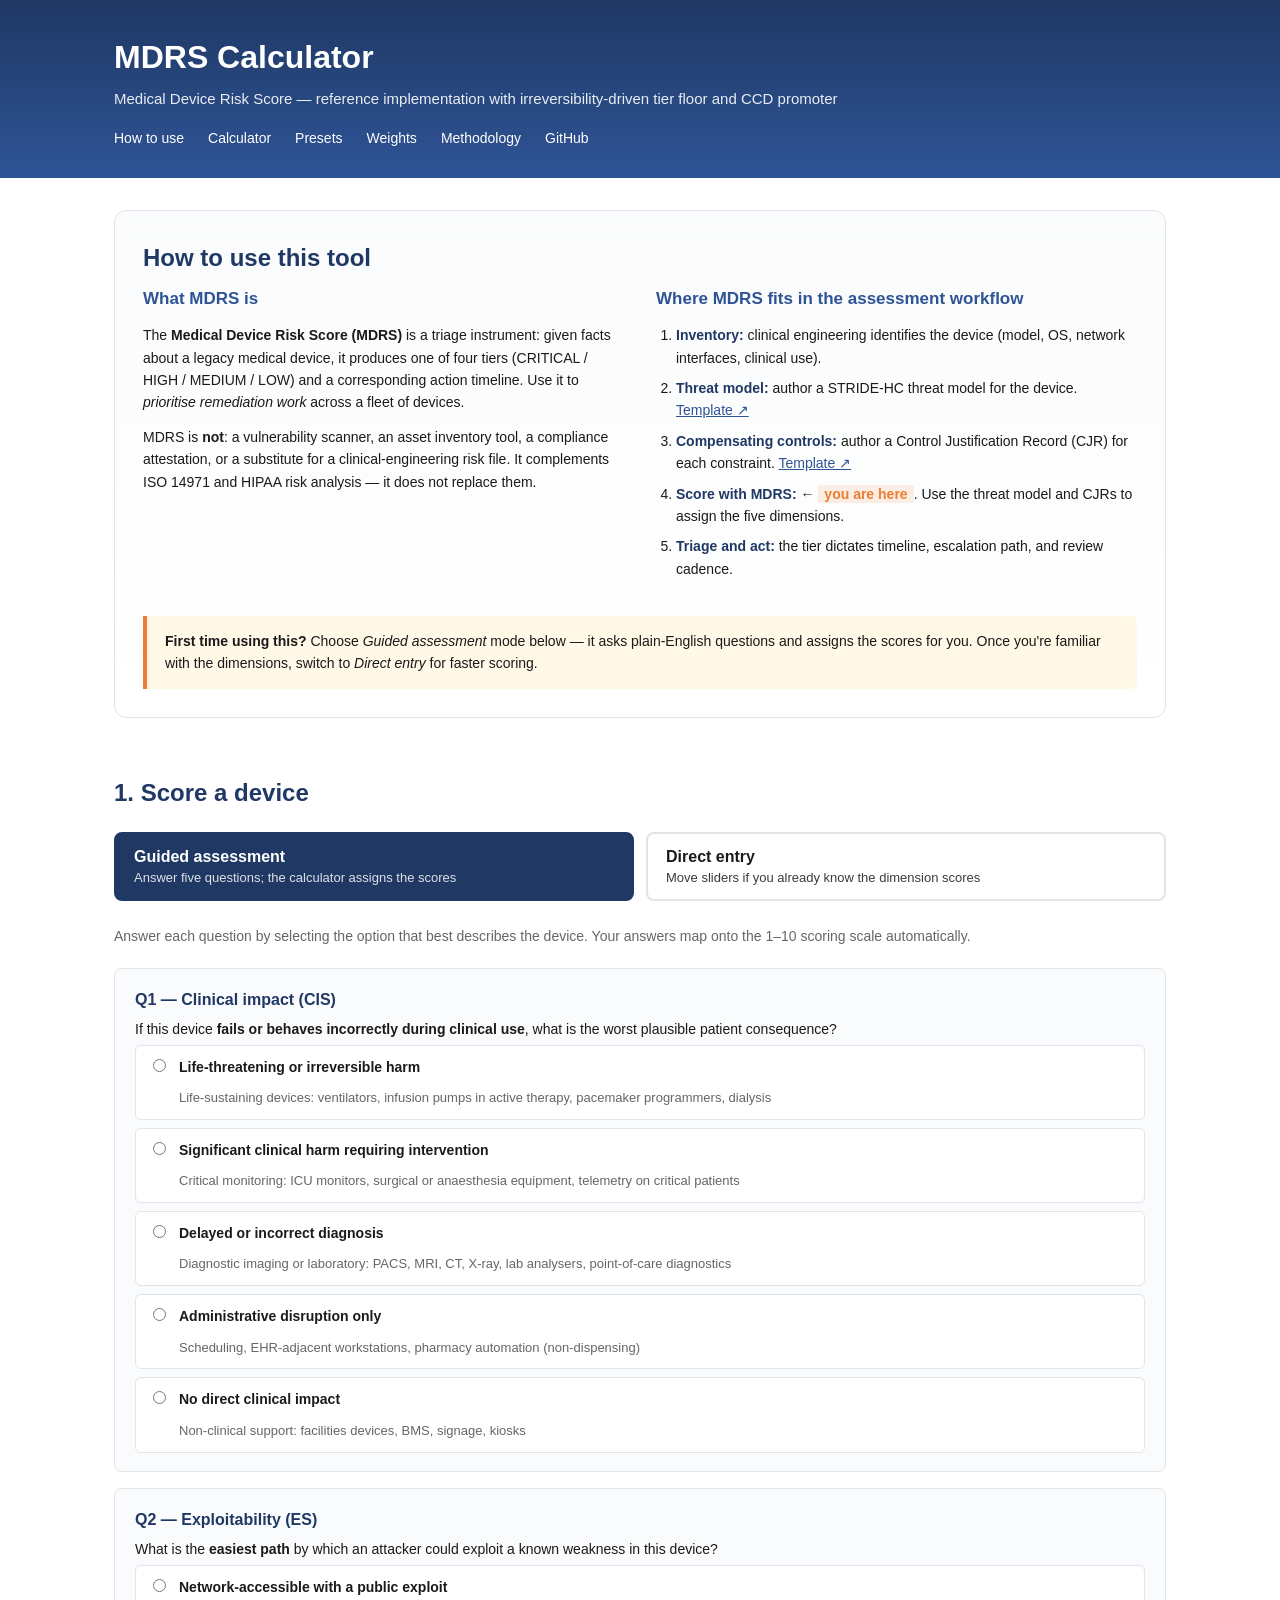
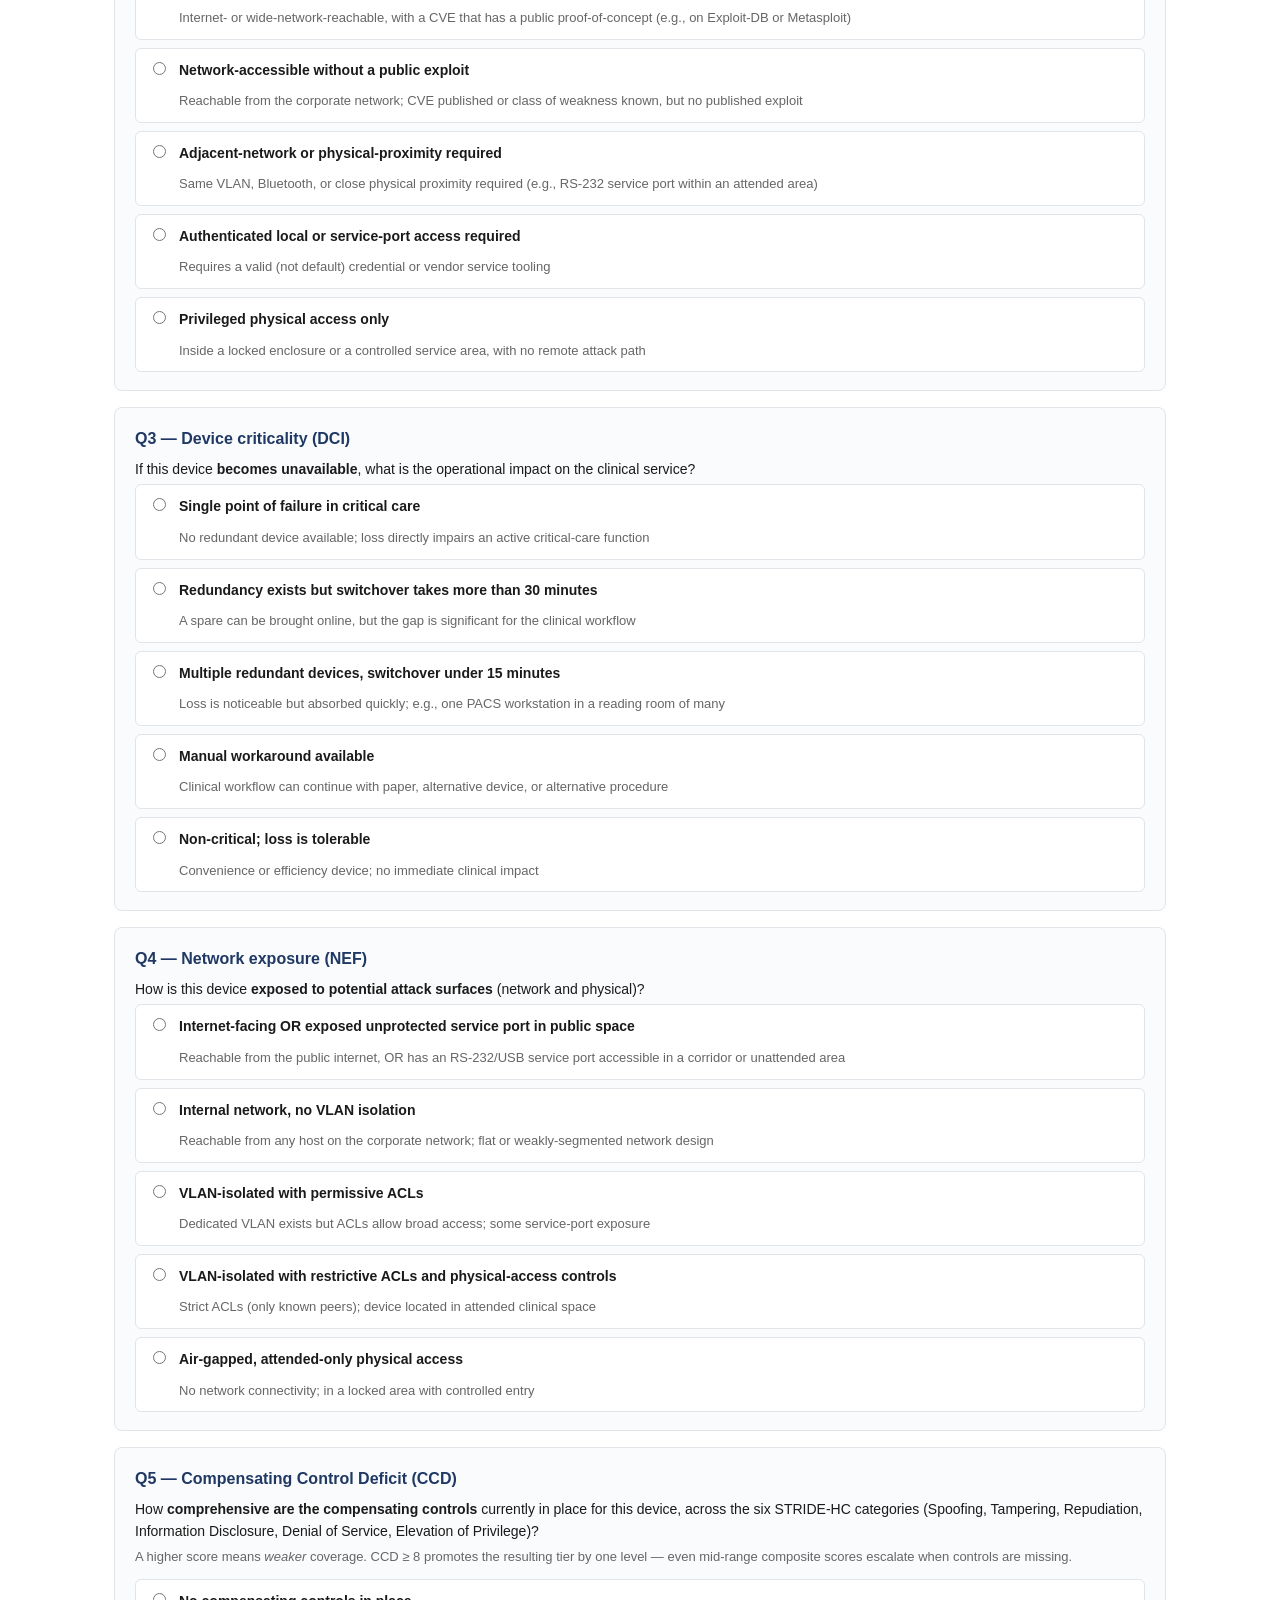
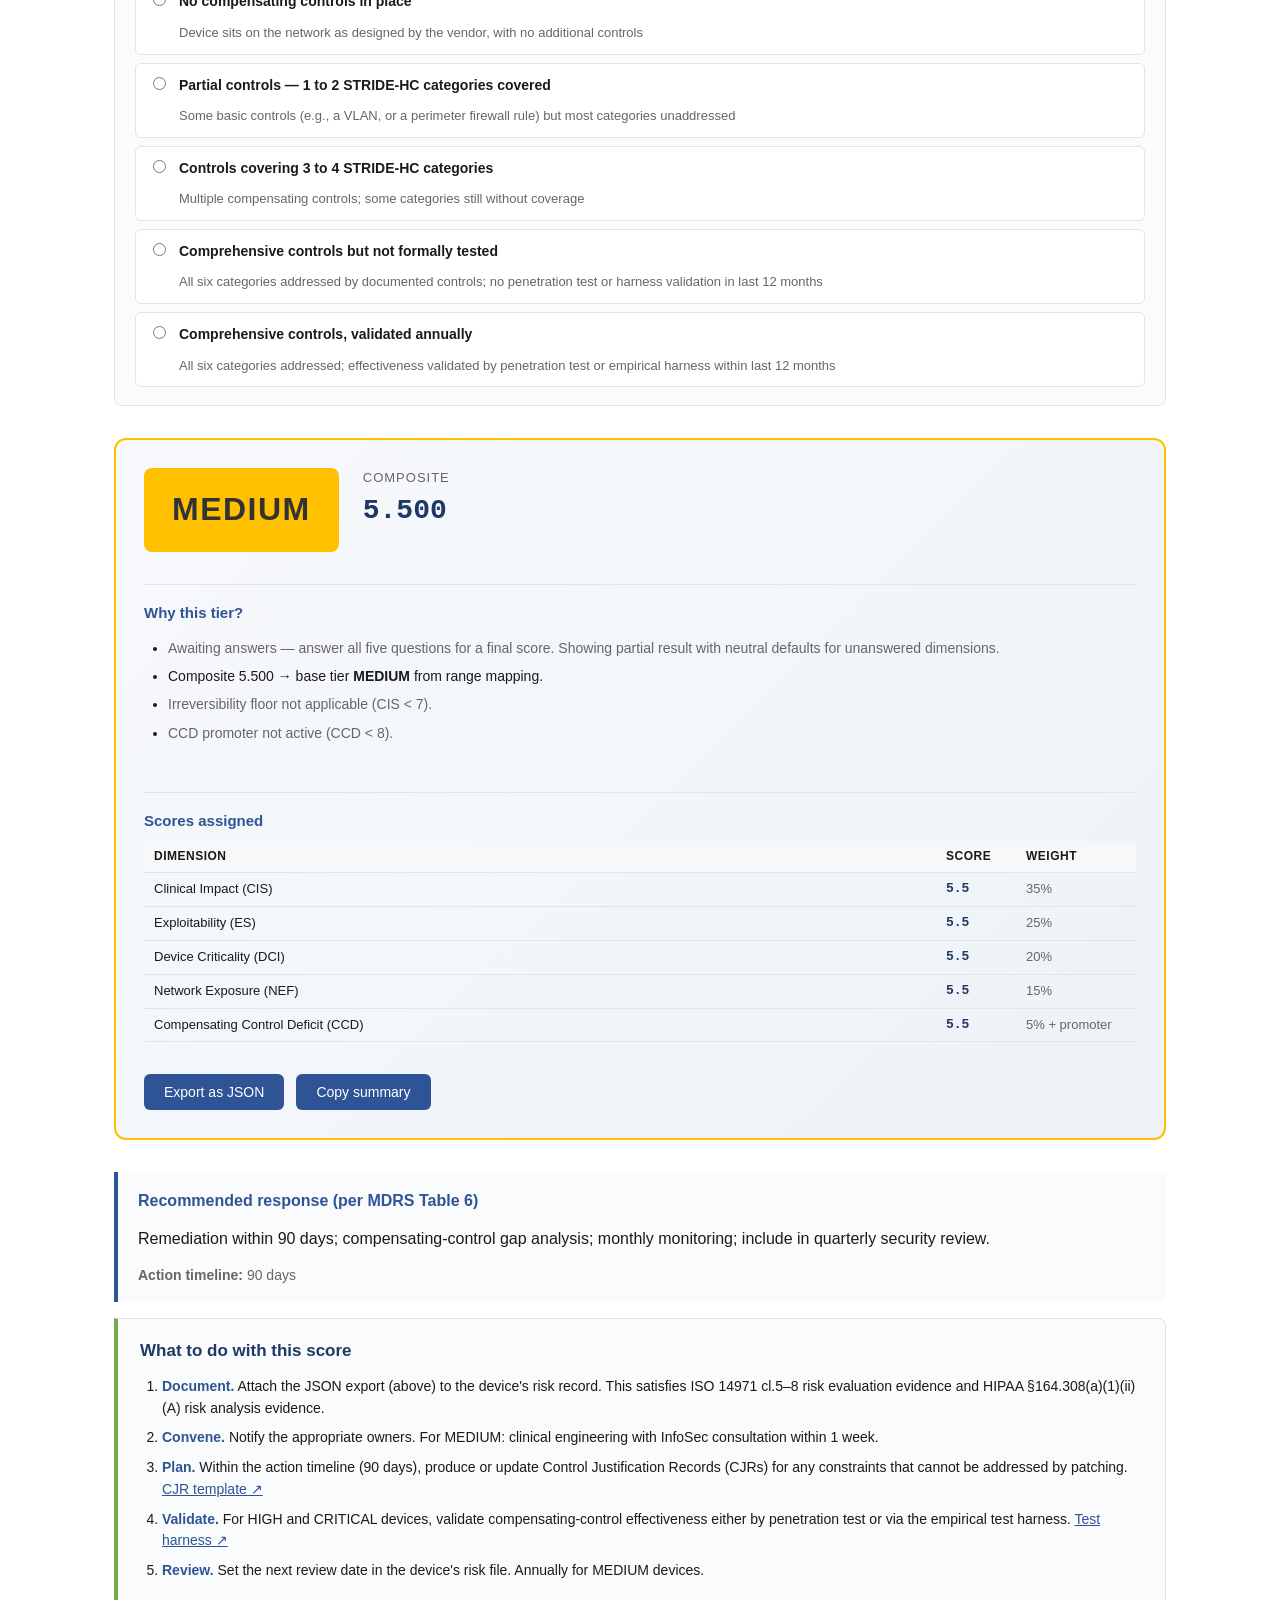
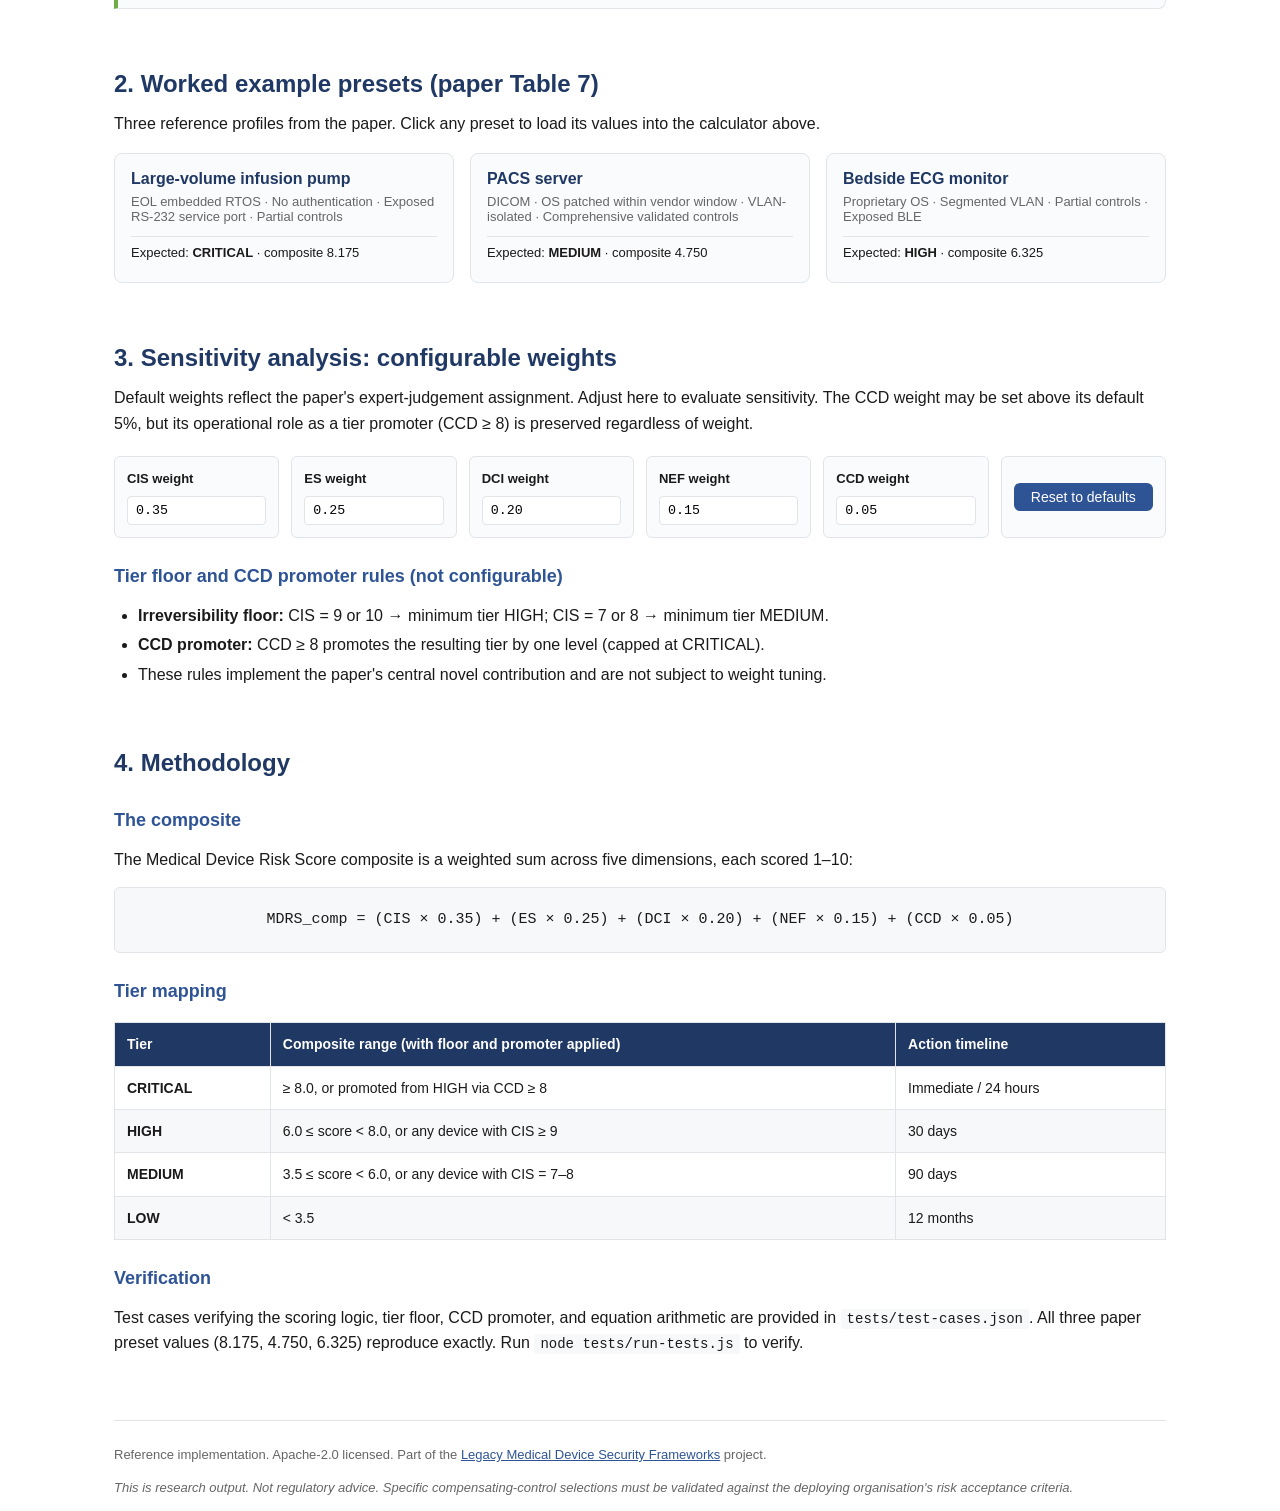
==== mdrs-calculator/index.html @ 10cdccb9 "Add guided assessment mode and next-steps panel to MDRS calculator Adds a guided multiple-choice mod" ====
<!DOCTYPE html>
<html lang="en-GB">
<head>
<meta charset="UTF-8">
<meta name="viewport" content="width=device-width, initial-scale=1.0">
<title>MDRS Calculator — Medical Device Risk Score</title>
<meta name="description" content="Reference implementation of the Medical Device Risk Score with irreversibility-driven tier floor and CCD promoter.">
<link rel="stylesheet" href="styles.css">
</head>
<body>

<header>
  <div class="container">
    <h1>MDRS Calculator</h1>
    <p class="subtitle">Medical Device Risk Score — reference implementation with irreversibility-driven tier floor and CCD promoter</p>
    <nav>
      <a href="#how-to-use">How to use</a>
      <a href="#calculator">Calculator</a>
      <a href="#presets">Presets</a>
      <a href="#weights">Weights</a>
      <a href="#methodology">Methodology</a>
      <a href="https://github.com/analyst133/legacy-medical-device-security-frameworks" target="_blank" rel="noopener">GitHub</a>
    </nav>
  </div>
</header>

<main class="container">

  <section id="how-to-use" class="intro-section">
    <h2>How to use this tool</h2>

    <div class="intro-grid">
      <div>
        <h3>What MDRS is</h3>
        <p>The <strong>Medical Device Risk Score (MDRS)</strong> is a triage instrument: given facts about a legacy medical device, it produces one of four tiers (CRITICAL / HIGH / MEDIUM / LOW) and a corresponding action timeline. Use it to <em>prioritise remediation work</em> across a fleet of devices.</p>
        <p>MDRS is <strong>not</strong>: a vulnerability scanner, an asset inventory tool, a compliance attestation, or a substitute for a clinical-engineering risk file. It complements ISO 14971 and HIPAA risk analysis — it does not replace them.</p>
      </div>

      <div>
        <h3>Where MDRS fits in the assessment workflow</h3>
        <ol class="workflow">
          <li><strong>Inventory:</strong> clinical engineering identifies the device (model, OS, network interfaces, clinical use).</li>
          <li><strong>Threat model:</strong> author a STRIDE-HC threat model for the device. <a href="https://github.com/analyst133/legacy-medical-device-security-frameworks/tree/main/stride-hc-templates" target="_blank" rel="noopener">Template ↗</a></li>
          <li><strong>Compensating controls:</strong> author a Control Justification Record (CJR) for each constraint. <a href="https://github.com/analyst133/legacy-medical-device-security-frameworks/tree/main/cjr-templates" target="_blank" rel="noopener">Template ↗</a></li>
          <li><strong>Score with MDRS:</strong> ← <em>you are here</em>. Use the threat model and CJRs to assign the five dimensions.</li>
          <li><strong>Triage and act:</strong> the tier dictates timeline, escalation path, and review cadence.</li>
        </ol>
      </div>
    </div>

    <div class="callout">
      <strong>First time using this?</strong> Choose <em>Guided assessment</em> mode below — it asks plain-English questions and assigns the scores for you. Once you're familiar with the dimensions, switch to <em>Direct entry</em> for faster scoring.
    </div>
  </section>

  <section id="calculator">
    <h2>1. Score a device</h2>

    <div class="mode-toggle">
      <button class="mode-btn active" data-mode="guided">
        <span class="mode-label">Guided assessment</span>
        <span class="mode-help">Answer five questions; the calculator assigns the scores</span>
      </button>
      <button class="mode-btn" data-mode="direct">
        <span class="mode-label">Direct entry</span>
        <span class="mode-help">Move sliders if you already know the dimension scores</span>
      </button>
    </div>

    <!-- ───────────── Guided mode ───────────── -->
    <div id="mode-guided" class="mode-panel active">
      <p class="mode-intro">Answer each question by selecting the option that best describes the device. Your answers map onto the 1–10 scoring scale automatically.</p>

      <div class="question" data-dim="cis">
        <h3>Q1 — Clinical impact (CIS)</h3>
        <p class="question-prompt">If this device <strong>fails or behaves incorrectly during clinical use</strong>, what is the worst plausible patient consequence?</p>
        <div class="options">
          <label><input type="radio" name="q-cis" value="9.5">
            <span class="opt-title">Life-threatening or irreversible harm</span>
            <span class="opt-desc">Life-sustaining devices: ventilators, infusion pumps in active therapy, pacemaker programmers, dialysis</span>
          </label>
          <label><input type="radio" name="q-cis" value="7.5">
            <span class="opt-title">Significant clinical harm requiring intervention</span>
            <span class="opt-desc">Critical monitoring: ICU monitors, surgical or anaesthesia equipment, telemetry on critical patients</span>
          </label>
          <label><input type="radio" name="q-cis" value="5.5">
            <span class="opt-title">Delayed or incorrect diagnosis</span>
            <span class="opt-desc">Diagnostic imaging or laboratory: PACS, MRI, CT, X-ray, lab analysers, point-of-care diagnostics</span>
          </label>
          <label><input type="radio" name="q-cis" value="3.5">
            <span class="opt-title">Administrative disruption only</span>
            <span class="opt-desc">Scheduling, EHR-adjacent workstations, pharmacy automation (non-dispensing)</span>
          </label>
          <label><input type="radio" name="q-cis" value="1.5">
            <span class="opt-title">No direct clinical impact</span>
            <span class="opt-desc">Non-clinical support: facilities devices, BMS, signage, kiosks</span>
          </label>
        </div>
      </div>

      <div class="question" data-dim="es">
        <h3>Q2 — Exploitability (ES)</h3>
        <p class="question-prompt">What is the <strong>easiest path</strong> by which an attacker could exploit a known weakness in this device?</p>
        <div class="options">
          <label><input type="radio" name="q-es" value="9.5">
            <span class="opt-title">Network-accessible with a public exploit</span>
            <span class="opt-desc">Internet- or wide-network-reachable, with a CVE that has a public proof-of-concept (e.g., on Exploit-DB or Metasploit)</span>
          </label>
          <label><input type="radio" name="q-es" value="7.5">
            <span class="opt-title">Network-accessible without a public exploit</span>
            <span class="opt-desc">Reachable from the corporate network; CVE published or class of weakness known, but no published exploit</span>
          </label>
          <label><input type="radio" name="q-es" value="5.5">
            <span class="opt-title">Adjacent-network or physical-proximity required</span>
            <span class="opt-desc">Same VLAN, Bluetooth, or close physical proximity required (e.g., RS-232 service port within an attended area)</span>
          </label>
          <label><input type="radio" name="q-es" value="3.5">
            <span class="opt-title">Authenticated local or service-port access required</span>
            <span class="opt-desc">Requires a valid (not default) credential or vendor service tooling</span>
          </label>
          <label><input type="radio" name="q-es" value="1.5">
            <span class="opt-title">Privileged physical access only</span>
            <span class="opt-desc">Inside a locked enclosure or a controlled service area, with no remote attack path</span>
          </label>
        </div>
      </div>

      <div class="question" data-dim="dci">
        <h3>Q3 — Device criticality (DCI)</h3>
        <p class="question-prompt">If this device <strong>becomes unavailable</strong>, what is the operational impact on the clinical service?</p>
        <div class="options">
          <label><input type="radio" name="q-dci" value="9.5">
            <span class="opt-title">Single point of failure in critical care</span>
            <span class="opt-desc">No redundant device available; loss directly impairs an active critical-care function</span>
          </label>
          <label><input type="radio" name="q-dci" value="7.5">
            <span class="opt-title">Redundancy exists but switchover takes more than 30 minutes</span>
            <span class="opt-desc">A spare can be brought online, but the gap is significant for the clinical workflow</span>
          </label>
          <label><input type="radio" name="q-dci" value="5.5">
            <span class="opt-title">Multiple redundant devices, switchover under 15 minutes</span>
            <span class="opt-desc">Loss is noticeable but absorbed quickly; e.g., one PACS workstation in a reading room of many</span>
          </label>
          <label><input type="radio" name="q-dci" value="3.5">
            <span class="opt-title">Manual workaround available</span>
            <span class="opt-desc">Clinical workflow can continue with paper, alternative device, or alternative procedure</span>
          </label>
          <label><input type="radio" name="q-dci" value="1.5">
            <span class="opt-title">Non-critical; loss is tolerable</span>
            <span class="opt-desc">Convenience or efficiency device; no immediate clinical impact</span>
          </label>
        </div>
      </div>

      <div class="question" data-dim="nef">
        <h3>Q4 — Network exposure (NEF)</h3>
        <p class="question-prompt">How is this device <strong>exposed to potential attack surfaces</strong> (network and physical)?</p>
        <div class="options">
          <label><input type="radio" name="q-nef" value="9.5">
            <span class="opt-title">Internet-facing OR exposed unprotected service port in public space</span>
            <span class="opt-desc">Reachable from the public internet, OR has an RS-232/USB service port accessible in a corridor or unattended area</span>
          </label>
          <label><input type="radio" name="q-nef" value="7.5">
            <span class="opt-title">Internal network, no VLAN isolation</span>
            <span class="opt-desc">Reachable from any host on the corporate network; flat or weakly-segmented network design</span>
          </label>
          <label><input type="radio" name="q-nef" value="5.5">
            <span class="opt-title">VLAN-isolated with permissive ACLs</span>
            <span class="opt-desc">Dedicated VLAN exists but ACLs allow broad access; some service-port exposure</span>
          </label>
          <label><input type="radio" name="q-nef" value="3.5">
            <span class="opt-title">VLAN-isolated with restrictive ACLs and physical-access controls</span>
            <span class="opt-desc">Strict ACLs (only known peers); device located in attended clinical space</span>
          </label>
          <label><input type="radio" name="q-nef" value="1.5">
            <span class="opt-title">Air-gapped, attended-only physical access</span>
            <span class="opt-desc">No network connectivity; in a locked area with controlled entry</span>
          </label>
        </div>
      </div>

      <div class="question" data-dim="ccd">
        <h3>Q5 — Compensating Control Deficit (CCD)</h3>
        <p class="question-prompt">How <strong>comprehensive are the compensating controls</strong> currently in place for this device, across the six STRIDE-HC categories (Spoofing, Tampering, Repudiation, Information Disclosure, Denial of Service, Elevation of Privilege)?</p>
        <p class="question-help">A higher score means <em>weaker</em> coverage. CCD ≥ 8 promotes the resulting tier by one level — even mid-range composite scores escalate when controls are missing.</p>
        <div class="options">
          <label><input type="radio" name="q-ccd" value="9.5">
            <span class="opt-title">No compensating controls in place</span>
            <span class="opt-desc">Device sits on the network as designed by the vendor, with no additional controls</span>
          </label>
          <label><input type="radio" name="q-ccd" value="7.5">
            <span class="opt-title">Partial controls — 1 to 2 STRIDE-HC categories covered</span>
            <span class="opt-desc">Some basic controls (e.g., a VLAN, or a perimeter firewall rule) but most categories unaddressed</span>
          </label>
          <label><input type="radio" name="q-ccd" value="5.5">
            <span class="opt-title">Controls covering 3 to 4 STRIDE-HC categories</span>
            <span class="opt-desc">Multiple compensating controls; some categories still without coverage</span>
          </label>
          <label><input type="radio" name="q-ccd" value="3.5">
            <span class="opt-title">Comprehensive controls but not formally tested</span>
            <span class="opt-desc">All six categories addressed by documented controls; no penetration test or harness validation in last 12 months</span>
          </label>
          <label><input type="radio" name="q-ccd" value="1.5">
            <span class="opt-title">Comprehensive controls, validated annually</span>
            <span class="opt-desc">All six categories addressed; effectiveness validated by penetration test or empirical harness within last 12 months</span>
          </label>
        </div>
      </div>
    </div>

    <!-- ───────────── Direct-entry mode ───────────── -->
    <div id="mode-direct" class="mode-panel">
      <p class="mode-intro">Set each dimension on a 1–10 scale. Click <em>Show scoring guide</em> for the full rubric per dimension.</p>

      <div class="grid">
        <div class="dimension">
          <label for="cis">Clinical Impact Score (CIS) <span class="weight" id="weight-cis">35%</span></label>
          <input type="range" id="cis" min="1" max="10" step="0.5" value="9">
          <output for="cis" id="cis-out">9.0</output>
          <p class="help" id="cis-help">9–10: life-sustaining (ventilators, infusion pumps, pacemaker programmers)</p>
          <details class="rubric">
            <summary>Show scoring guide</summary>
            <ul>
              <li><strong>9–10:</strong> Life-sustaining — ventilators, infusion pumps in active therapy, pacemaker programmers, dialysis machines. Failure or attack causes irreversible harm.</li>
              <li><strong>7–8:</strong> Critical clinical monitoring — ICU monitors, surgical equipment, anaesthesia delivery. Failure causes significant harm requiring clinical intervention.</li>
              <li><strong>5–6:</strong> Diagnostic imaging or laboratory — PACS, MRI, CT, X-ray, lab analysers. Failure delays or distorts diagnosis.</li>
              <li><strong>3–4:</strong> Administrative — scheduling, billing, EHR-adjacent workstations. Failure disrupts operations but not patient care directly.</li>
              <li><strong>1–2:</strong> Non-clinical — facilities, signage, BMS, kiosks. No direct patient impact.</li>
            </ul>
          </details>
        </div>

        <div class="dimension">
          <label for="es">Exploitability Score (ES) <span class="weight" id="weight-es">25%</span></label>
          <input type="range" id="es" min="1" max="10" step="0.5" value="7.5">
          <output for="es" id="es-out">7.5</output>
          <p class="help" id="es-help">7–8: network-accessible without public exploit</p>
          <details class="rubric">
            <summary>Show scoring guide</summary>
            <ul>
              <li><strong>9–10:</strong> Network-accessible with public exploit. Internet- or wide-network-reachable; CVE with proof-of-concept on Exploit-DB or Metasploit.</li>
              <li><strong>7–8:</strong> Network-accessible without public exploit. CVE or known weakness, no published PoC.</li>
              <li><strong>5–6:</strong> Adjacent-network or physical-proximity required. Same VLAN, Bluetooth, or service port within attended area.</li>
              <li><strong>3–4:</strong> Authenticated local or service-port access required. Valid credential or vendor service tool.</li>
              <li><strong>1–2:</strong> Privileged physical access only. Inside locked enclosure; no remote path.</li>
            </ul>
          </details>
        </div>

        <div class="dimension">
          <label for="dci">Device Criticality Index (DCI) <span class="weight" id="weight-dci">20%</span></label>
          <input type="range" id="dci" min="1" max="10" step="0.5" value="8">
          <output for="dci" id="dci-out">8.0</output>
          <p class="help" id="dci-help">7–8: redundancy with switchover &gt;30 min</p>
          <details class="rubric">
            <summary>Show scoring guide</summary>
            <ul>
              <li><strong>9–10:</strong> Single point of failure in critical care. No backup; loss impairs critical function immediately.</li>
              <li><strong>7–8:</strong> Redundancy exists but switchover &gt; 30 min. Spare available but transition gap is operationally significant.</li>
              <li><strong>5–6:</strong> Multiple redundant devices, switchover &lt; 15 min. Quick recovery; minor operational impact.</li>
              <li><strong>3–4:</strong> Manual workaround available. Paper, alternative device, or alternative procedure exists.</li>
              <li><strong>1–2:</strong> Non-critical. Loss is tolerable; convenience or efficiency only.</li>
            </ul>
          </details>
        </div>

        <div class="dimension">
          <label for="nef">Network Exposure Factor (NEF) <span class="weight" id="weight-nef">15%</span></label>
          <input type="range" id="nef" min="1" max="10" step="0.5" value="8">
          <output for="nef" id="nef-out">8.0</output>
          <p class="help" id="nef-help">7–8: internal network without VLAN isolation</p>
          <details class="rubric">
            <summary>Show scoring guide</summary>
            <ul>
              <li><strong>9–10:</strong> Internet-facing OR exposed unprotected service port in public space.</li>
              <li><strong>7–8:</strong> Internal network, no VLAN isolation. Flat or weakly-segmented design.</li>
              <li><strong>5–6:</strong> VLAN-isolated with permissive ACLs. Dedicated VLAN, broad access rules.</li>
              <li><strong>3–4:</strong> VLAN-isolated with restrictive ACLs and physical-access controls.</li>
              <li><strong>1–2:</strong> Air-gapped, attended-only physical access.</li>
            </ul>
          </details>
        </div>

        <div class="dimension">
          <label for="ccd">Compensating Control Deficit (CCD) <span class="weight" id="weight-ccd">5% + tier promoter</span></label>
          <input type="range" id="ccd" min="1" max="10" step="0.5" value="7">
          <output for="ccd" id="ccd-out">7.0</output>
          <p class="help" id="ccd-help">7–8: partial controls (1–2 STRIDE categories covered)</p>
          <details class="rubric">
            <summary>Show scoring guide</summary>
            <ul>
              <li><strong>9–10:</strong> No compensating controls in place. Device deployed as vendor-shipped.</li>
              <li><strong>7–8:</strong> Partial controls — 1–2 STRIDE-HC categories covered.</li>
              <li><strong>5–6:</strong> Controls in 3–4 STRIDE-HC categories.</li>
              <li><strong>3–4:</strong> Comprehensive controls, not formally tested.</li>
              <li><strong>1–2:</strong> Comprehensive controls, validated annually (pen-test or harness).</li>
            </ul>
            <p class="rubric-note"><strong>CCD promoter:</strong> CCD ≥ 8 promotes the resulting tier by one level. This addresses devices with weak controls that would otherwise not meet a high tier on the composite alone.</p>
          </details>
        </div>
      </div>
    </div>

    <!-- ───────────── Result card ───────────── -->
    <div class="result-card" id="result-card">
      <div class="result-tier" id="result-tier">CRITICAL</div>
      <div class="result-composite">
        <span class="label">Composite</span>
        <span class="value" id="result-composite">8.175</span>
      </div>

      <div class="result-explain">
        <h3>Why this tier?</h3>
        <ul id="explain-list">
        </ul>
      </div>

      <div class="result-scores">
        <h3>Scores assigned</h3>
        <table class="score-table">
          <thead><tr><th>Dimension</th><th>Score</th><th>Weight</th></tr></thead>
          <tbody>
            <tr><td>Clinical Impact (CIS)</td><td id="rs-cis">—</td><td>35%</td></tr>
            <tr><td>Exploitability (ES)</td><td id="rs-es">—</td><td>25%</td></tr>
            <tr><td>Device Criticality (DCI)</td><td id="rs-dci">—</td><td>20%</td></tr>
            <tr><td>Network Exposure (NEF)</td><td id="rs-nef">—</td><td>15%</td></tr>
            <tr><td>Compensating Control Deficit (CCD)</td><td id="rs-ccd">—</td><td>5% + promoter</td></tr>
          </tbody>
        </table>
      </div>

      <div class="result-actions">
        <button id="export-json">Export as JSON</button>
        <button id="copy-summary">Copy summary</button>
      </div>
    </div>

    <div class="result-action-tier" id="result-action-tier">
      <h3>Recommended response (per MDRS Table 6)</h3>
      <p id="result-action-text">Immediate isolation or shutdown of non-life-critical devices; 24-hour escalation to CISO and CMO; emergency vendor engagement; activate incident response plan.</p>
      <p class="timeline"><strong>Action timeline:</strong> <span id="result-timeline">Immediate / 24 hours</span></p>
    </div>

    <div class="next-steps">
      <h3>What to do with this score</h3>
      <ol>
        <li><strong>Document.</strong> Attach the JSON export (above) to the device's risk record. This satisfies ISO 14971 cl.5–8 risk evaluation evidence and HIPAA §164.308(a)(1)(ii)(A) risk analysis evidence.</li>
        <li><strong>Convene.</strong> Notify the appropriate owners. <span id="next-owners">For CRITICAL: CISO + CMO + clinical engineering director within 24 hours.</span></li>
        <li><strong>Plan.</strong> Within the action timeline (<span id="next-timeline-inline">24 hours</span>), produce or update Control Justification Records (CJRs) for any constraints that cannot be addressed by patching. <a href="https://github.com/analyst133/legacy-medical-device-security-frameworks/tree/main/cjr-templates" target="_blank" rel="noopener">CJR template ↗</a></li>
        <li><strong>Validate.</strong> For HIGH and CRITICAL devices, validate compensating-control effectiveness either by penetration test or via the empirical test harness. <a href="https://github.com/analyst133/legacy-medical-device-security-frameworks/tree/main/test-harness" target="_blank" rel="noopener">Test harness ↗</a></li>
        <li><strong>Review.</strong> Set the next review date in the device's risk file. <span id="next-review">Quarterly for CRITICAL; semi-annually for HIGH; annually for MEDIUM and LOW.</span></li>
      </ol>
    </div>

  </section>

  <section id="presets">
    <h2>2. Worked example presets (paper Table 7)</h2>
    <p>Three reference profiles from the paper. Click any preset to load its values into the calculator above.</p>

    <div class="preset-grid">
      <button class="preset" data-cis="9.0" data-es="7.5" data-dci="8.0" data-nef="8.0" data-ccd="7.0">
        <h3>Large-volume infusion pump</h3>
        <p>EOL embedded RTOS · No authentication · Exposed RS-232 service port · Partial controls</p>
        <p class="expected">Expected: <strong>CRITICAL</strong> · composite 8.175</p>
      </button>

      <button class="preset" data-cis="5.5" data-es="4.0" data-dci="6.0" data-nef="3.5" data-ccd="2.0">
        <h3>PACS server</h3>
        <p>DICOM · OS patched within vendor window · VLAN-isolated · Comprehensive validated controls</p>
        <p class="expected">Expected: <strong>MEDIUM</strong> · composite 4.750</p>
      </button>

      <button class="preset" data-cis="7.5" data-es="5.0" data-dci="7.0" data-nef="5.0" data-ccd="6.0">
        <h3>Bedside ECG monitor</h3>
        <p>Proprietary OS · Segmented VLAN · Partial controls · Exposed BLE</p>
        <p class="expected">Expected: <strong>HIGH</strong> · composite 6.325</p>
      </button>
    </div>
  </section>

  <section id="weights">
    <h2>3. Sensitivity analysis: configurable weights</h2>
    <p>Default weights reflect the paper's expert-judgement assignment. Adjust here to evaluate sensitivity. The CCD weight may be set above its default 5%, but its operational role as a tier promoter (CCD ≥ 8) is preserved regardless of weight.</p>

    <div class="weights-grid">
      <div class="weight-input">
        <label for="w-cis">CIS weight</label>
        <input type="number" id="w-cis" min="0" max="1" step="0.05" value="0.35">
      </div>
      <div class="weight-input">
        <label for="w-es">ES weight</label>
        <input type="number" id="w-es" min="0" max="1" step="0.05" value="0.25">
      </div>
      <div class="weight-input">
        <label for="w-dci">DCI weight</label>
        <input type="number" id="w-dci" min="0" max="1" step="0.05" value="0.20">
      </div>
      <div class="weight-input">
        <label for="w-nef">NEF weight</label>
        <input type="number" id="w-nef" min="0" max="1" step="0.05" value="0.15">
      </div>
      <div class="weight-input">
        <label for="w-ccd">CCD weight</label>
        <input type="number" id="w-ccd" min="0" max="1" step="0.05" value="0.05">
      </div>
      <div class="weight-input">
        <button id="reset-weights">Reset to defaults</button>
      </div>
    </div>

    <p id="weight-warning" class="warning hidden">Warning: weights do not sum to 1.000 (current sum: <span id="weight-sum"></span>). The composite formula assumes weights sum to 1.</p>

    <h3>Tier floor and CCD promoter rules (not configurable)</h3>
    <ul>
      <li><strong>Irreversibility floor:</strong> CIS = 9 or 10 → minimum tier HIGH; CIS = 7 or 8 → minimum tier MEDIUM.</li>
      <li><strong>CCD promoter:</strong> CCD ≥ 8 promotes the resulting tier by one level (capped at CRITICAL).</li>
      <li>These rules implement the paper's central novel contribution and are not subject to weight tuning.</li>
    </ul>
  </section>

  <section id="methodology">
    <h2>4. Methodology</h2>

    <h3>The composite</h3>
    <p>The Medical Device Risk Score composite is a weighted sum across five dimensions, each scored 1–10:</p>

    <pre class="equation">MDRS_comp = (CIS × 0.35) + (ES × 0.25) + (DCI × 0.20) + (NEF × 0.15) + (CCD × 0.05)</pre>

    <h3>Tier mapping</h3>
    <table class="tier-table">
      <thead>
        <tr><th>Tier</th><th>Composite range (with floor and promoter applied)</th><th>Action timeline</th></tr>
      </thead>
      <tbody>
        <tr><td><strong>CRITICAL</strong></td><td>≥ 8.0, or promoted from HIGH via CCD ≥ 8</td><td>Immediate / 24 hours</td></tr>
        <tr><td><strong>HIGH</strong></td><td>6.0 ≤ score &lt; 8.0, or any device with CIS ≥ 9</td><td>30 days</td></tr>
        <tr><td><strong>MEDIUM</strong></td><td>3.5 ≤ score &lt; 6.0, or any device with CIS = 7–8</td><td>90 days</td></tr>
        <tr><td><strong>LOW</strong></td><td>&lt; 3.5</td><td>12 months</td></tr>
      </tbody>
    </table>

    <h3>Verification</h3>
    <p>Test cases verifying the scoring logic, tier floor, CCD promoter, and equation arithmetic are provided in <code>tests/test-cases.json</code>. All three paper preset values (8.175, 4.750, 6.325) reproduce exactly. Run <code>node tests/run-tests.js</code> to verify.</p>
  </section>

  <footer>
    <p>Reference implementation. Apache-2.0 licensed. Part of the <a href="https://github.com/analyst133/legacy-medical-device-security-frameworks">Legacy Medical Device Security Frameworks</a> project.</p>
    <p class="disclaimer">This is research output. Not regulatory advice. Specific compensating-control selections must be validated against the deploying organisation's risk acceptance criteria.</p>
  </footer>

</main>

<script src="calculator.js"></script>
</body>
</html>
---- mdrs-calculator/styles.css ----
/* MDRS Calculator stylesheet */

* { box-sizing: border-box; }

:root {
  --bg: #ffffff;
  --bg-alt: #f7f8fa;
  --bg-section: #fafbfc;
  --text: #1a1a1a;
  --text-muted: #666;
  --border: #e1e4e8;
  --primary: #1f3864;
  --primary-light: #2f5496;
  --critical: #c00000;
  --high: #ed7d31;
  --medium: #ffc000;
  --low: #70ad47;
  --warning-bg: #fff4e6;
  --warning-border: #c65911;
}

body {
  font-family: -apple-system, BlinkMacSystemFont, "Segoe UI", Roboto, sans-serif;
  font-size: 16px;
  line-height: 1.6;
  color: var(--text);
  background: var(--bg);
  margin: 0;
}

.container {
  max-width: 1100px;
  margin: 0 auto;
  padding: 0 24px;
}

header {
  background: linear-gradient(180deg, var(--primary) 0%, var(--primary-light) 100%);
  color: white;
  padding: 32px 0 24px;
  margin-bottom: 32px;
}

header h1 {
  margin: 0 0 4px;
  font-size: 32px;
  font-weight: 700;
}

header .subtitle {
  margin: 0 0 16px;
  font-size: 15px;
  opacity: 0.9;
}

header nav {
  display: flex;
  gap: 24px;
  flex-wrap: wrap;
}

header nav a {
  color: white;
  text-decoration: none;
  font-size: 14px;
  border-bottom: 2px solid transparent;
  padding-bottom: 2px;
  transition: border-color 0.15s;
}

header nav a:hover {
  border-bottom-color: white;
}

main {
  padding-bottom: 64px;
}

section {
  margin-bottom: 56px;
}

h2 {
  font-size: 24px;
  margin: 0 0 8px;
  color: var(--primary);
}

h3 {
  font-size: 18px;
  margin: 24px 0 12px;
  color: var(--primary-light);
}

h4 { font-size: 16px; margin: 16px 0 8px; }

p { margin: 0 0 12px; }

ul, ol { margin: 0 0 16px; padding-left: 24px; }

li { margin-bottom: 4px; }

a {
  color: var(--primary-light);
  text-decoration: underline;
}

a:hover { color: var(--primary); }

code {
  font-family: "SF Mono", Menlo, Monaco, Consolas, monospace;
  font-size: 14px;
  background: var(--bg-alt);
  padding: 2px 6px;
  border-radius: 3px;
}

pre {
  background: var(--bg-alt);
  padding: 16px;
  border-radius: 6px;
  overflow-x: auto;
  border: 1px solid var(--border);
}

pre.equation {
  font-family: "SF Mono", Menlo, Monaco, Consolas, monospace;
  font-size: 15px;
  text-align: center;
  padding: 20px;
}

/* Calculator grid */
.grid {
  display: grid;
  grid-template-columns: repeat(auto-fit, minmax(300px, 1fr));
  gap: 20px;
  margin: 24px 0;
}

.dimension {
  background: var(--bg-section);
  border: 1px solid var(--border);
  border-radius: 8px;
  padding: 16px;
}

.dimension label {
  display: flex;
  justify-content: space-between;
  align-items: center;
  font-weight: 600;
  font-size: 14px;
  margin-bottom: 8px;
}

.dimension .weight {
  font-weight: 400;
  font-size: 12px;
  color: var(--text-muted);
}

.dimension input[type="range"] {
  width: 100%;
  margin-bottom: 8px;
}

.dimension output {
  display: inline-block;
  font-family: "SF Mono", Menlo, Monaco, Consolas, monospace;
  font-size: 20px;
  font-weight: 700;
  color: var(--primary);
  margin-bottom: 4px;
}

.dimension .help {
  font-size: 12px;
  color: var(--text-muted);
  margin: 4px 0 0;
  min-height: 32px;
}

/* Result card */
.result-card {
  background: linear-gradient(135deg, #f7f9fc 0%, #eef2f7 100%);
  border: 2px solid var(--border);
  border-radius: 12px;
  padding: 28px;
  margin: 32px 0;
  display: grid;
  grid-template-columns: auto 1fr;
  gap: 24px;
  align-items: start;
}

.result-card.tier-CRITICAL { border-color: var(--critical); }
.result-card.tier-HIGH { border-color: var(--high); }
.result-card.tier-MEDIUM { border-color: var(--medium); }
.result-card.tier-LOW { border-color: var(--low); }

.result-tier {
  font-size: 32px;
  font-weight: 800;
  letter-spacing: 1.5px;
  padding: 16px 28px;
  border-radius: 8px;
  text-align: center;
  color: white;
  white-space: nowrap;
  align-self: start;
}

.result-card.tier-CRITICAL .result-tier { background: var(--critical); }
.result-card.tier-HIGH .result-tier { background: var(--high); }
.result-card.tier-MEDIUM .result-tier { background: var(--medium); color: #333; }
.result-card.tier-LOW .result-tier { background: var(--low); }

.result-composite {
  display: block;
  margin-bottom: 16px;
}

.result-composite .label {
  display: block;
  font-size: 13px;
  text-transform: uppercase;
  letter-spacing: 1px;
  color: var(--text-muted);
}

.result-composite .value {
  font-family: "SF Mono", Menlo, Monaco, Consolas, monospace;
  font-size: 28px;
  font-weight: 700;
  color: var(--primary);
}

.result-explain {
  grid-column: 1 / -1;
  margin-top: 8px;
  border-top: 1px solid var(--border);
  padding-top: 16px;
}

.result-explain h3 {
  margin-top: 0;
  font-size: 15px;
}

.result-explain ul {
  font-size: 14px;
}

.result-explain li {
  margin-bottom: 6px;
}

.result-explain .applied { color: var(--primary); font-weight: 600; }
.result-explain .not-applied { color: var(--text-muted); }

.result-actions {
  grid-column: 1 / -1;
  display: flex;
  gap: 12px;
  margin-top: 8px;
}

button {
  background: var(--primary-light);
  color: white;
  border: none;
  padding: 10px 20px;
  border-radius: 6px;
  font-size: 14px;
  font-weight: 500;
  cursor: pointer;
  font-family: inherit;
  transition: background 0.15s;
}

button:hover {
  background: var(--primary);
}

button:focus {
  outline: 2px solid var(--primary-light);
  outline-offset: 2px;
}

.result-action-tier {
  background: var(--bg-section);
  border-left: 4px solid var(--primary-light);
  padding: 16px 20px;
  border-radius: 0 6px 6px 0;
}

.result-action-tier h3 {
  margin-top: 0;
  font-size: 16px;
}

.result-action-tier .timeline {
  margin: 8px 0 0;
  font-size: 14px;
  color: var(--text-muted);
}

/* Presets */
.preset-grid {
  display: grid;
  grid-template-columns: repeat(auto-fit, minmax(280px, 1fr));
  gap: 16px;
  margin-top: 16px;
}

.preset {
  background: var(--bg-section);
  border: 1px solid var(--border);
  border-radius: 8px;
  padding: 16px;
  text-align: left;
  cursor: pointer;
  color: var(--text);
  transition: border-color 0.15s, transform 0.15s;
}

.preset:hover {
  border-color: var(--primary-light);
  background: white;
  transform: translateY(-2px);
}

.preset h3 {
  margin: 0 0 6px;
  color: var(--primary);
  font-size: 16px;
}

.preset p {
  font-size: 13px;
  margin: 0 0 6px;
  color: var(--text-muted);
}

.preset .expected {
  margin-top: 12px;
  padding-top: 8px;
  border-top: 1px solid var(--border);
  color: var(--text);
  font-size: 13px;
}

/* Weights section */
.weights-grid {
  display: grid;
  grid-template-columns: repeat(auto-fit, minmax(140px, 1fr));
  gap: 12px;
  margin: 20px 0;
}

.weight-input {
  background: var(--bg-section);
  padding: 12px;
  border-radius: 6px;
  border: 1px solid var(--border);
}

.weight-input label {
  display: block;
  font-size: 13px;
  font-weight: 600;
  margin-bottom: 6px;
}

.weight-input input {
  width: 100%;
  padding: 6px 8px;
  border: 1px solid var(--border);
  border-radius: 4px;
  font-family: "SF Mono", Menlo, Monaco, Consolas, monospace;
}

.weight-input button {
  width: 100%;
  margin-top: 14px;
  padding: 6px;
}

.warning {
  background: var(--warning-bg);
  border: 1px solid var(--warning-border);
  padding: 12px 16px;
  border-radius: 6px;
  color: var(--warning-border);
  font-size: 14px;
}

.warning.hidden { display: none; }

/* Methodology table */
.tier-table {
  width: 100%;
  border-collapse: collapse;
  margin: 16px 0;
}

.tier-table th, .tier-table td {
  padding: 10px 12px;
  text-align: left;
  border: 1px solid var(--border);
  font-size: 14px;
}

.tier-table th {
  background: var(--primary);
  color: white;
  font-weight: 600;
}

.tier-table tbody tr:nth-child(even) {
  background: var(--bg-alt);
}

footer {
  margin-top: 64px;
  padding-top: 24px;
  border-top: 1px solid var(--border);
  font-size: 13px;
  color: var(--text-muted);
}

footer .disclaimer {
  font-style: italic;
  margin-top: 8px;
}

/* ─────────── Intro / How-to-use section ─────────── */
.intro-section {
  background: linear-gradient(180deg, var(--bg-section) 0%, var(--bg) 100%);
  padding: 28px;
  border-radius: 12px;
  border: 1px solid var(--border);
}

.intro-grid {
  display: grid;
  grid-template-columns: 1fr 1fr;
  gap: 32px;
  margin-bottom: 20px;
}

.intro-grid h3 {
  margin-top: 0;
  font-size: 17px;
}

.intro-grid p {
  font-size: 14px;
  line-height: 1.6;
}

.workflow {
  font-size: 14px;
  padding-left: 20px;
}

.workflow li {
  margin-bottom: 8px;
}

.workflow li strong {
  color: var(--primary);
}

.workflow em {
  color: var(--high);
  font-weight: 600;
  font-style: normal;
  background: rgba(237, 125, 49, 0.12);
  padding: 1px 6px;
  border-radius: 3px;
}

.callout {
  background: #fff8e6;
  border-left: 4px solid var(--high);
  padding: 14px 18px;
  border-radius: 0 6px 6px 0;
  font-size: 14px;
}

@media (max-width: 800px) {
  .intro-grid {
    grid-template-columns: 1fr;
    gap: 20px;
  }
}

/* ─────────── Mode toggle ─────────── */
.mode-toggle {
  display: grid;
  grid-template-columns: 1fr 1fr;
  gap: 12px;
  margin: 20px 0 24px;
}

.mode-btn {
  background: white;
  color: var(--text);
  border: 2px solid var(--border);
  border-radius: 8px;
  padding: 14px 18px;
  text-align: left;
  cursor: pointer;
  font-family: inherit;
  display: flex;
  flex-direction: column;
  gap: 4px;
  transition: border-color 0.15s, background 0.15s;
}

.mode-btn:hover {
  border-color: var(--primary-light);
  background: var(--bg-section);
}

.mode-btn.active {
  border-color: var(--primary);
  background: var(--primary);
  color: white;
}

.mode-btn .mode-label {
  font-size: 16px;
  font-weight: 600;
}

.mode-btn .mode-help {
  font-size: 13px;
  opacity: 0.85;
}

.mode-panel {
  display: none;
}

.mode-panel.active {
  display: block;
}

.mode-intro {
  font-size: 14px;
  color: var(--text-muted);
  margin-bottom: 20px;
}

@media (max-width: 600px) {
  .mode-toggle {
    grid-template-columns: 1fr;
  }
}

/* ─────────── Guided-mode questions ─────────── */
.question {
  background: var(--bg-section);
  border: 1px solid var(--border);
  border-radius: 8px;
  padding: 18px 20px;
  margin-bottom: 16px;
}

.question h3 {
  margin: 0 0 6px;
  font-size: 16px;
  color: var(--primary);
}

.question-prompt {
  font-size: 14px;
  margin-bottom: 4px;
}

.question-help {
  font-size: 13px;
  color: var(--text-muted);
  margin-bottom: 12px;
}

.options {
  display: flex;
  flex-direction: column;
  gap: 8px;
}

.options label {
  display: grid;
  grid-template-columns: auto 1fr;
  gap: 10px;
  align-items: start;
  padding: 10px 12px;
  background: white;
  border: 1px solid var(--border);
  border-radius: 6px;
  cursor: pointer;
  transition: border-color 0.1s, background 0.1s;
}

.options label:hover {
  border-color: var(--primary-light);
  background: #f9fbfd;
}

.options label:has(input:checked) {
  border-color: var(--primary);
  background: #eaf1f9;
}

.options input[type="radio"] {
  margin-top: 3px;
  grid-column: 1;
  grid-row: 1 / 3;
}

.options .opt-title {
  font-weight: 600;
  font-size: 14px;
}

.options .opt-desc {
  font-size: 13px;
  color: var(--text-muted);
}

/* ─────────── Direct-mode rubric expandable ─────────── */
.rubric {
  margin-top: 12px;
  padding-top: 12px;
  border-top: 1px solid var(--border);
}

.rubric summary {
  cursor: pointer;
  font-size: 13px;
  font-weight: 600;
  color: var(--primary-light);
  user-select: none;
}

.rubric summary:hover {
  color: var(--primary);
}

.rubric ul {
  margin-top: 10px;
  padding-left: 20px;
  font-size: 13px;
}

.rubric ul li {
  margin-bottom: 4px;
}

.rubric-note {
  font-size: 13px;
  margin-top: 10px;
  padding: 8px 10px;
  background: rgba(31, 56, 100, 0.06);
  border-radius: 4px;
}

/* ─────────── Result enhancements: scores table and next steps ─────────── */
.result-scores {
  grid-column: 1 / -1;
  margin-top: 8px;
  border-top: 1px solid var(--border);
  padding-top: 16px;
}

.result-scores h3 {
  margin: 0 0 8px;
  font-size: 15px;
}

.score-table {
  width: 100%;
  border-collapse: collapse;
  font-size: 13px;
}

.score-table th, .score-table td {
  padding: 6px 10px;
  text-align: left;
  border-bottom: 1px solid var(--border);
}

.score-table th {
  background: var(--bg-alt);
  font-weight: 600;
  font-size: 12px;
  text-transform: uppercase;
  letter-spacing: 0.5px;
}

.score-table td:nth-child(2) {
  font-family: "SF Mono", Menlo, Monaco, Consolas, monospace;
  font-weight: 700;
  color: var(--primary);
  width: 80px;
}

.score-table td:nth-child(3) {
  color: var(--text-muted);
  width: 120px;
}

.next-steps {
  background: var(--bg-section);
  border: 1px solid var(--border);
  border-left: 4px solid var(--low);
  padding: 18px 22px;
  border-radius: 0 8px 8px 0;
  margin-top: 16px;
}

.next-steps h3 {
  margin: 0 0 12px;
  color: var(--primary);
  font-size: 17px;
}

.next-steps ol {
  margin: 0;
  padding-left: 22px;
  font-size: 14px;
}

.next-steps li {
  margin-bottom: 8px;
  line-height: 1.55;
}

.next-steps strong {
  color: var(--primary-light);
}

@media (max-width: 600px) {
  .result-card {
    grid-template-columns: 1fr;
    text-align: center;
  }
  .result-tier {
    justify-self: center;
  }
}
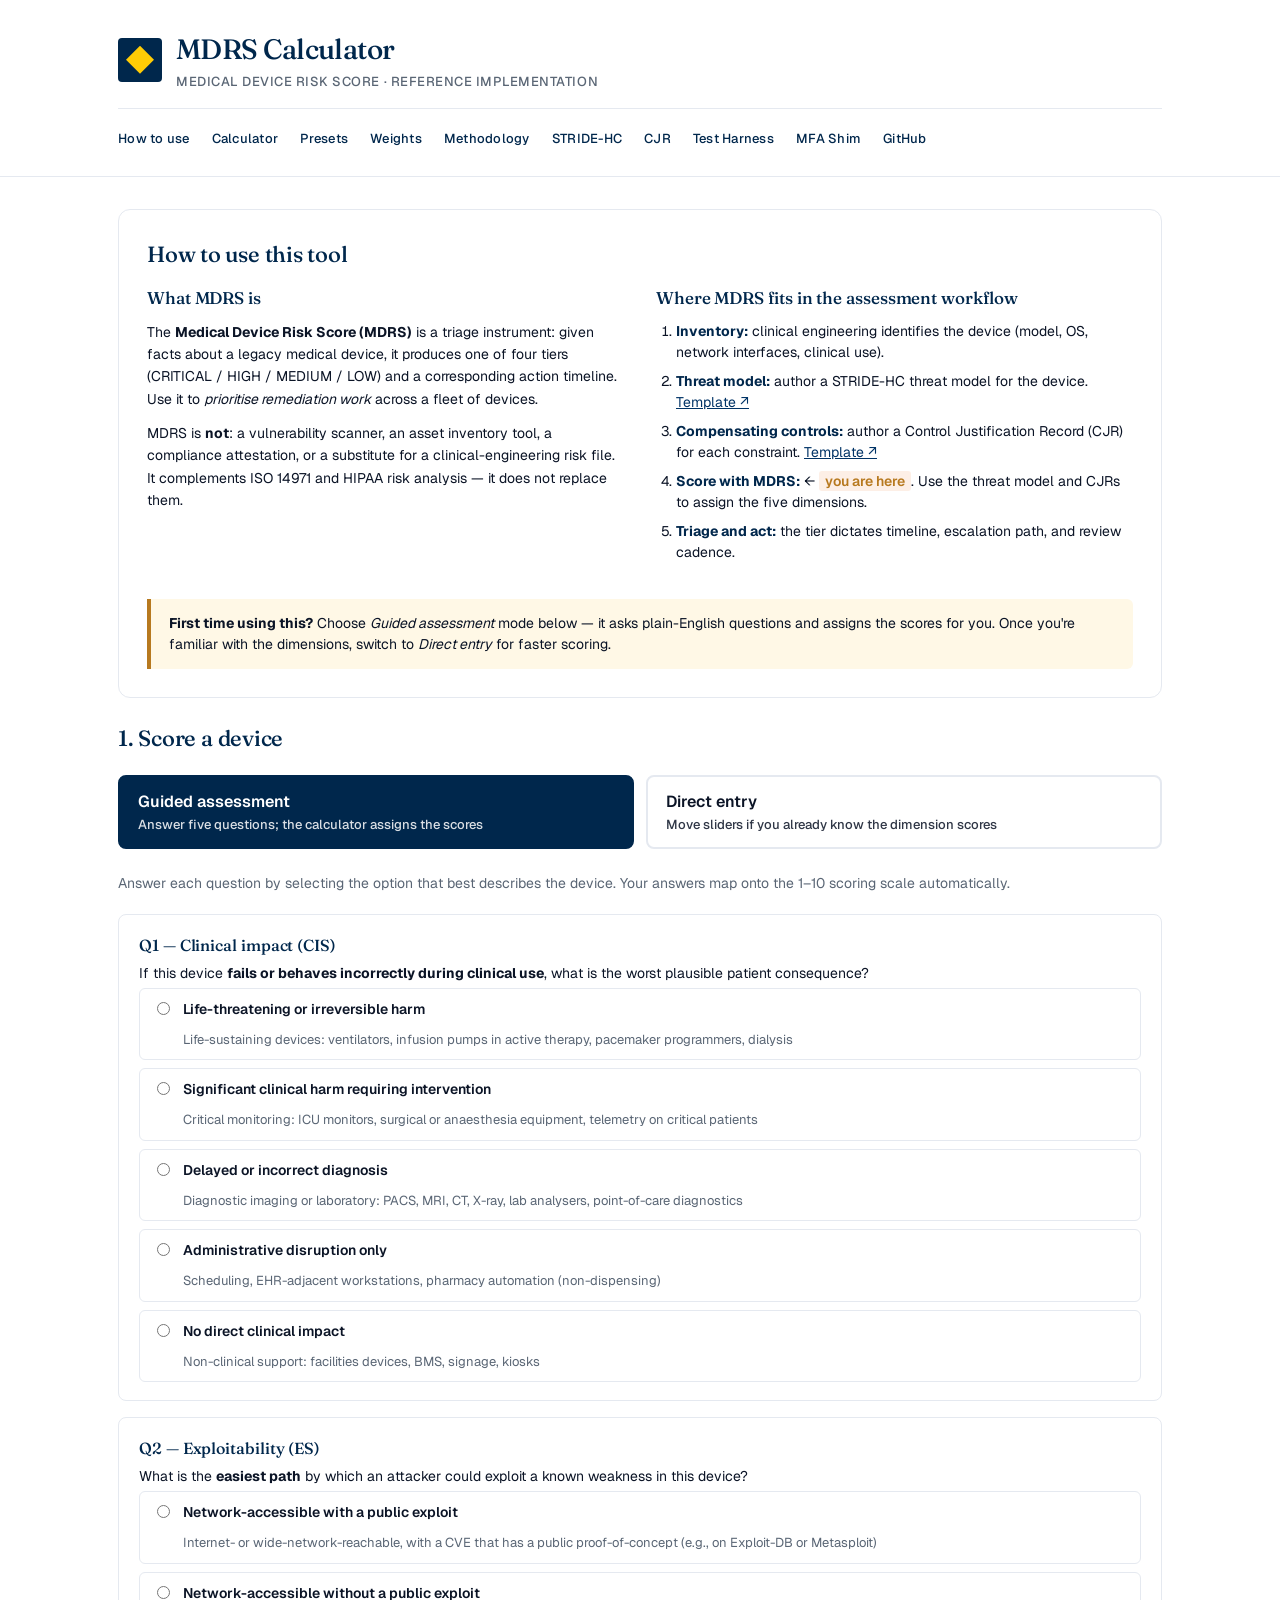
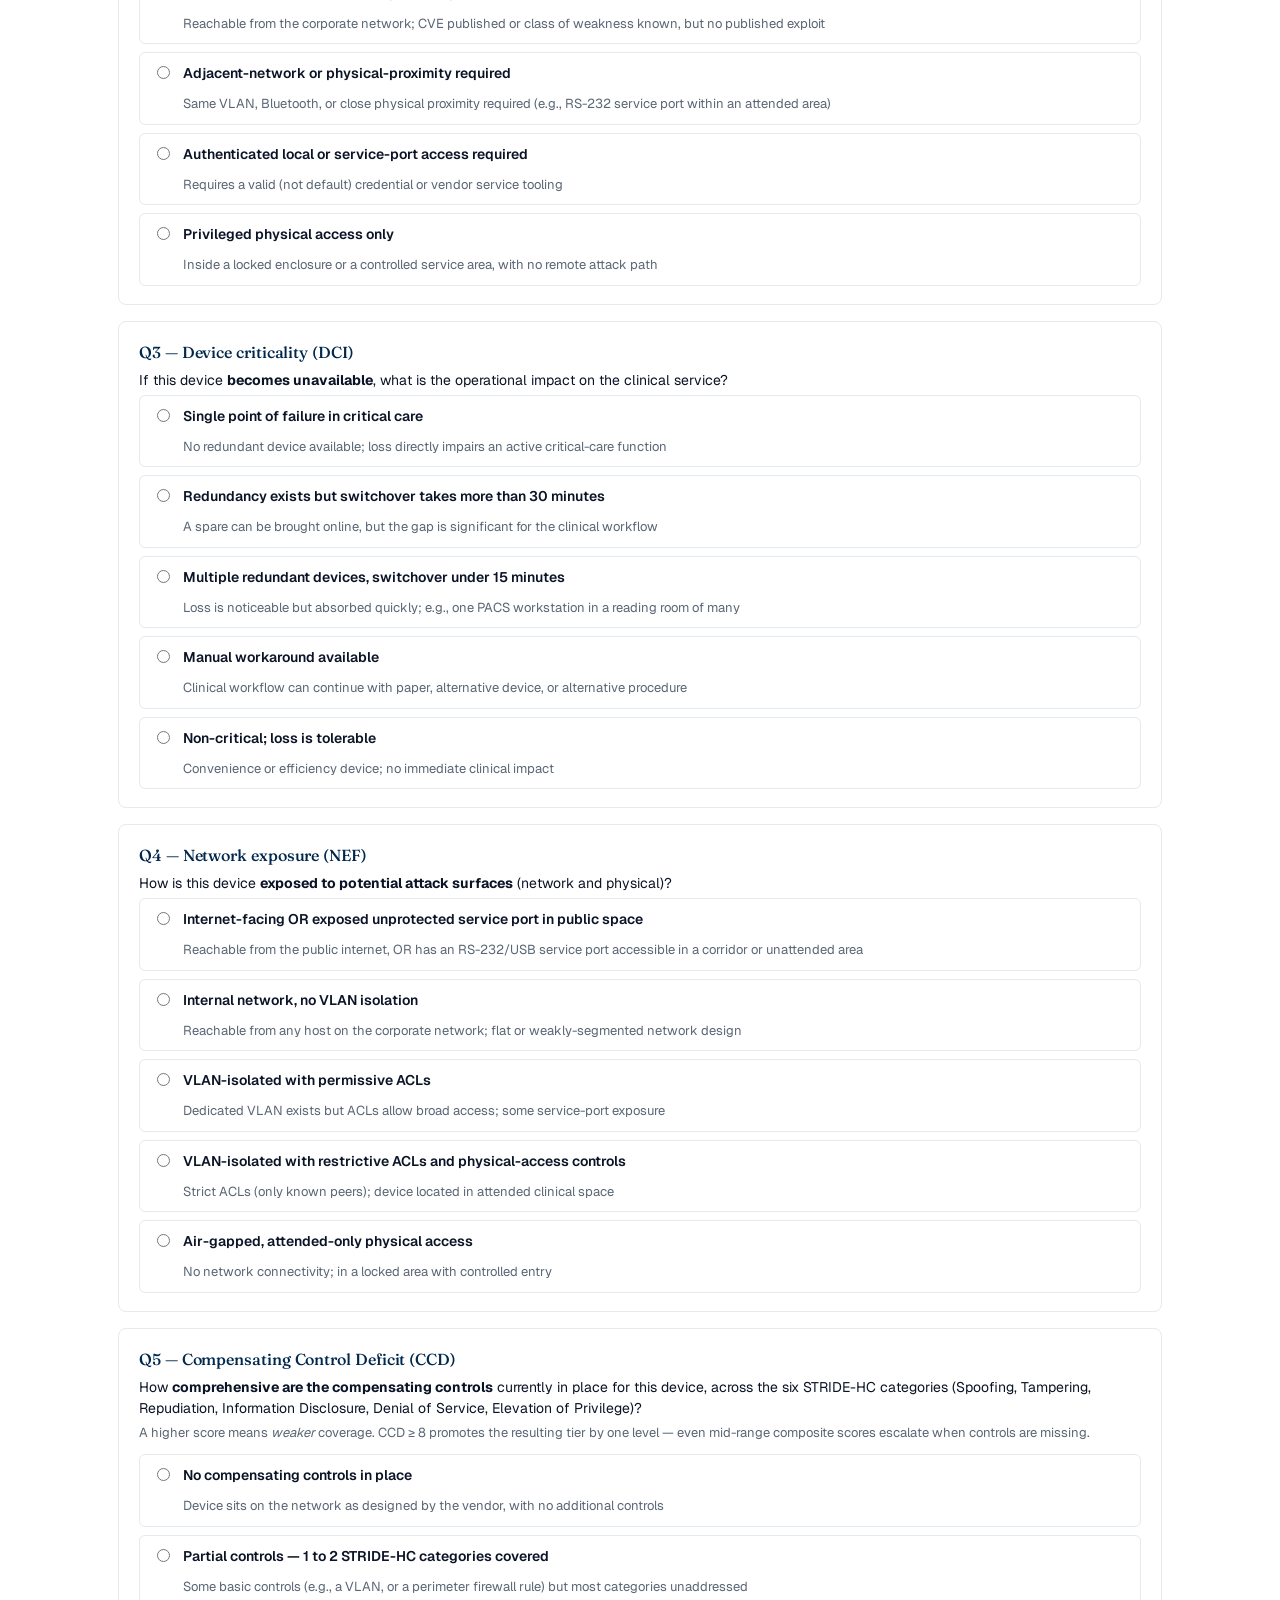
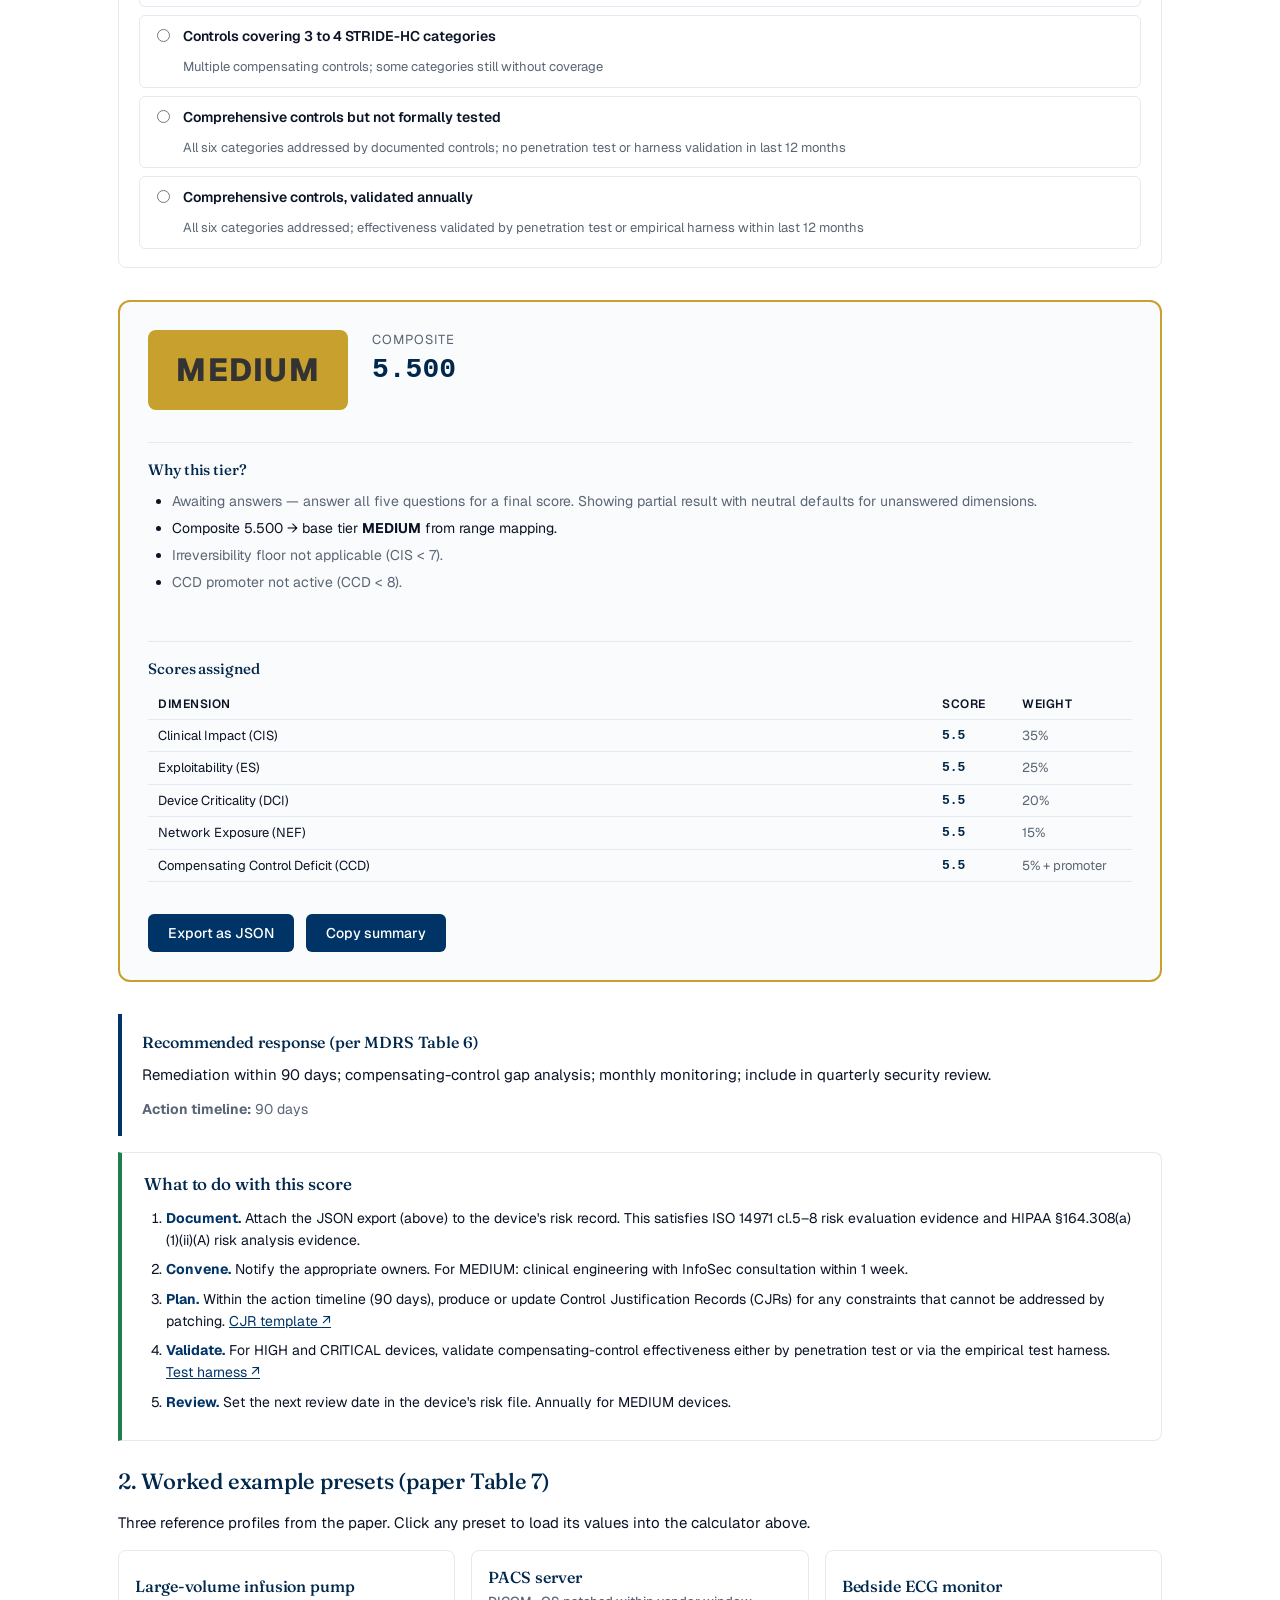
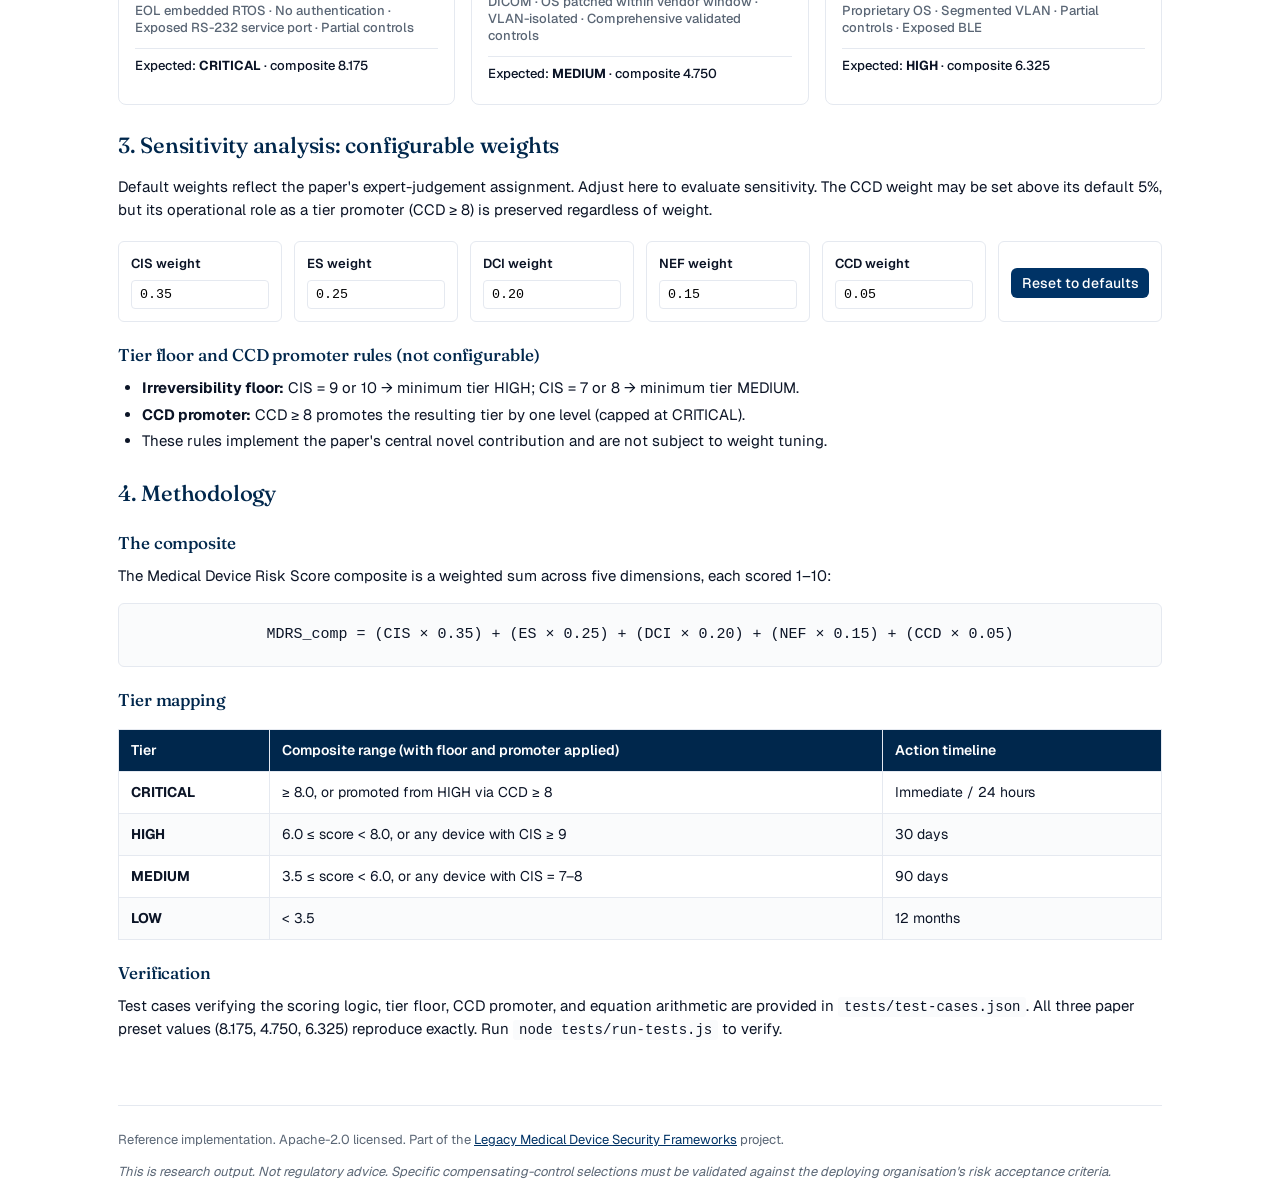
==== commit 924dc147: "design change" ====
--- a/mdrs-calculator/index.html
+++ b/mdrs-calculator/index.html
@@ -11,14 +11,23 @@
 
 <header>
   <div class="container">
-    <h1>MDRS Calculator</h1>
-    <p class="subtitle">Medical Device Risk Score — reference implementation with irreversibility-driven tier floor and CCD promoter</p>
+    <div class="brand-mark">
+      <span class="logo" aria-hidden="true"></span>
+      <div class="meta">
+        <h1>MDRS Calculator</h1>
+        <p class="subtitle">Medical Device Risk Score · Reference Implementation</p>
+      </div>
+    </div>
     <nav>
       <a href="#how-to-use">How to use</a>
       <a href="#calculator">Calculator</a>
       <a href="#presets">Presets</a>
       <a href="#weights">Weights</a>
       <a href="#methodology">Methodology</a>
+      <a href="../stride-hc-templates/">STRIDE-HC</a>
+      <a href="../cjr-templates/">CJR</a>
+      <a href="../test-harness/">Test Harness</a>
+      <a href="../mfa-shim/">MFA Shim</a>
       <a href="https://github.com/analyst133/legacy-medical-device-security-frameworks" target="_blank" rel="noopener">GitHub</a>
     </nav>
   </div>
--- a/mdrs-calculator/styles.css
+++ b/mdrs-calculator/styles.css
@@ -1,75 +1,132 @@
 /* MDRS Calculator stylesheet */
+@import url('https://fonts.googleapis.com/css2?family=Fraunces:opsz,wght@9..144,400;9..144,500;9..144,600;9..144,700&family=Geist:wght@300;400;500;600;700&family=JetBrains+Mono:wght@400;500;600&display=swap');
 
 * { box-sizing: border-box; }
 
 :root {
-  --bg: #ffffff;
-  --bg-alt: #f7f8fa;
-  --bg-section: #fafbfc;
-  --text: #1a1a1a;
-  --text-muted: #666;
-  --border: #e1e4e8;
-  --primary: #1f3864;
-  --primary-light: #2f5496;
-  --critical: #c00000;
-  --high: #ed7d31;
-  --medium: #ffc000;
-  --low: #70ad47;
-  --warning-bg: #fff4e6;
-  --warning-border: #c65911;
-}
-
+  --blue: #00274C;
+  --blue-700: #003366;
+  --maize: #FFCB05;
+  --maize-soft: #FFF4CC;
+  --ink: #0B1426;
+  --muted: #5A6675;
+  --line: #E5E9F0;
+  --bg: #FFFFFF;
+  --bg-soft: #FAFBFC;
+  --good: #1E7E4C;
+  --good-soft: #E6F4EC;
+  --bad: #C42B2B;
+  --bad-soft: #FBEAEA;
+  --warn: #B7791F;
+  --warn-soft: #FFF6E0;
+  /* legacy aliases preserved for existing rules below */
+  --primary: var(--blue);
+  --primary-light: var(--blue-700);
+  --accent: var(--maize);
+  --text: var(--ink);
+  --text-muted: var(--muted);
+  --border: var(--line);
+  --bg-alt: var(--bg-soft);
+  --bg-section: var(--bg);
+  --critical: var(--bad);
+  --high: var(--warn);
+  --medium: #C8A02E;
+  --low: var(--good);
+  --warning-bg: var(--warn-soft);
+  --warning-border: var(--warn);
+}
+
+html, body { margin: 0; background: var(--bg); color: var(--ink); }
 body {
-  font-family: -apple-system, BlinkMacSystemFont, "Segoe UI", Roboto, sans-serif;
-  font-size: 16px;
-  line-height: 1.6;
-  color: var(--text);
+  font-family: 'Geist', system-ui, -apple-system, sans-serif;
+  font-size: 15px;
+  line-height: 1.5;
+  color: var(--ink);
   background: var(--bg);
-  margin: 0;
+  -webkit-font-smoothing: antialiased;
+  -moz-osx-font-smoothing: grayscale;
 }
 
 .container {
   max-width: 1100px;
   margin: 0 auto;
-  padding: 0 24px;
+  padding: 0 28px;
 }
 
 header {
-  background: linear-gradient(180deg, var(--primary) 0%, var(--primary-light) 100%);
-  color: white;
-  padding: 32px 0 24px;
+  background: var(--bg);
+  border-bottom: 1px solid var(--line);
+  color: var(--ink);
+  padding: 28px 0 22px;
   margin-bottom: 32px;
 }
 
+header .container { display: block; }
+
+.brand-mark {
+  display: flex;
+  align-items: center;
+  gap: 14px;
+  margin-bottom: 16px;
+}
+
+.brand-mark .logo {
+  width: 44px; height: 44px;
+  border-radius: 4px;
+  background: var(--blue);
+  position: relative;
+  flex-shrink: 0;
+}
+
+.brand-mark .logo::after {
+  content: "";
+  position: absolute;
+  inset: 8px;
+  background: var(--maize);
+  clip-path: polygon(50% 0, 100% 50%, 50% 100%, 0 50%);
+}
+
+.brand-mark .meta { display: flex; flex-direction: column; gap: 2px; }
+
 header h1 {
-  margin: 0 0 4px;
-  font-size: 32px;
-  font-weight: 700;
+  margin: 0;
+  font-family: 'Fraunces', Georgia, serif;
+  font-size: 28px;
+  font-weight: 500;
+  letter-spacing: -0.02em;
+  color: var(--blue);
 }
 
 header .subtitle {
-  margin: 0 0 16px;
-  font-size: 15px;
-  opacity: 0.9;
+  margin: 0;
+  color: var(--muted);
+  font-size: 13px;
+  letter-spacing: 0.04em;
+  text-transform: uppercase;
+  font-weight: 500;
 }
 
 header nav {
   display: flex;
-  gap: 24px;
+  gap: 22px;
   flex-wrap: wrap;
+  padding-top: 16px;
+  border-top: 1px solid var(--line);
 }
 
 header nav a {
-  color: white;
+  color: var(--blue);
   text-decoration: none;
-  font-size: 14px;
+  font-size: 13px;
+  font-weight: 500;
+  letter-spacing: 0.02em;
+  padding: 4px 0;
   border-bottom: 2px solid transparent;
-  padding-bottom: 2px;
   transition: border-color 0.15s;
 }
 
 header nav a:hover {
-  border-bottom-color: white;
+  border-bottom-color: var(--maize);
 }
 
 main {
@@ -77,22 +134,36 @@
 }
 
 section {
-  margin-bottom: 56px;
+  margin-bottom: 24px;
 }
 
 h2 {
-  font-size: 24px;
-  margin: 0 0 8px;
-  color: var(--primary);
+  font-family: 'Fraunces', Georgia, serif;
+  font-size: 22px;
+  font-weight: 500;
+  letter-spacing: -0.01em;
+  margin: 0 0 14px;
+  color: var(--blue);
 }
 
 h3 {
-  font-size: 18px;
-  margin: 24px 0 12px;
-  color: var(--primary-light);
-}
-
-h4 { font-size: 16px; margin: 16px 0 8px; }
+  font-family: 'Fraunces', Georgia, serif;
+  font-size: 17px;
+  font-weight: 500;
+  letter-spacing: -0.005em;
+  margin: 20px 0 10px;
+  color: var(--blue);
+}
+
+h4 {
+  font-family: 'Geist', system-ui, sans-serif;
+  font-size: 11px;
+  font-weight: 600;
+  letter-spacing: 0.08em;
+  text-transform: uppercase;
+  margin: 14px 0 8px;
+  color: var(--muted);
+}
 
 p { margin: 0 0 12px; }
 
@@ -139,10 +210,10 @@
 }
 
 .dimension {
-  background: var(--bg-section);
-  border: 1px solid var(--border);
-  border-radius: 8px;
-  padding: 16px;
+  background: var(--bg-soft);
+  border: 1px solid var(--line);
+  border-radius: 12px;
+  padding: 18px;
 }
 
 .dimension label {
@@ -167,10 +238,10 @@
 
 .dimension output {
   display: inline-block;
-  font-family: "SF Mono", Menlo, Monaco, Consolas, monospace;
+  font-family: 'JetBrains Mono', "SF Mono", Menlo, Consolas, monospace;
   font-size: 20px;
-  font-weight: 700;
-  color: var(--primary);
+  font-weight: 500;
+  color: var(--blue);
   margin-bottom: 4px;
 }
 
@@ -183,8 +254,8 @@
 
 /* Result card */
 .result-card {
-  background: linear-gradient(135deg, #f7f9fc 0%, #eef2f7 100%);
-  border: 2px solid var(--border);
+  background: var(--bg-soft);
+  border: 2px solid var(--line);
   border-radius: 12px;
   padding: 28px;
   margin: 32px 0;
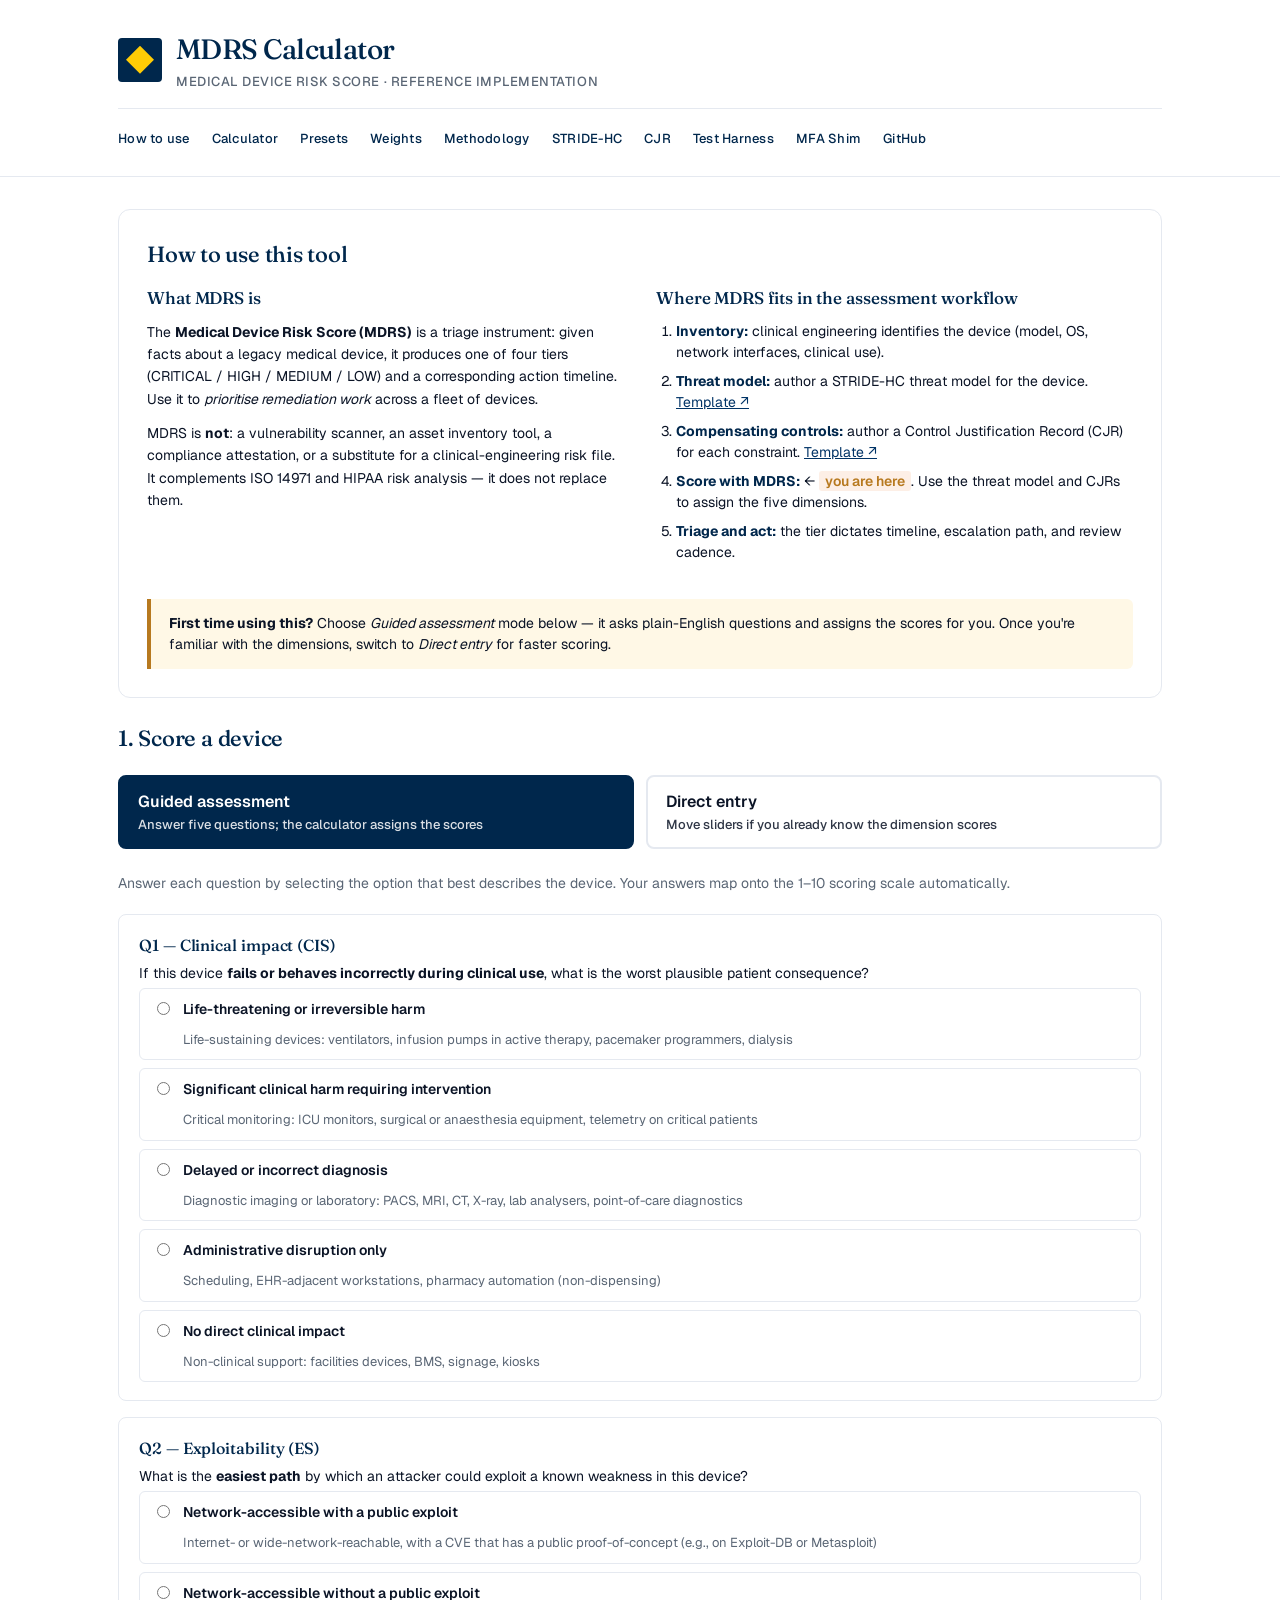
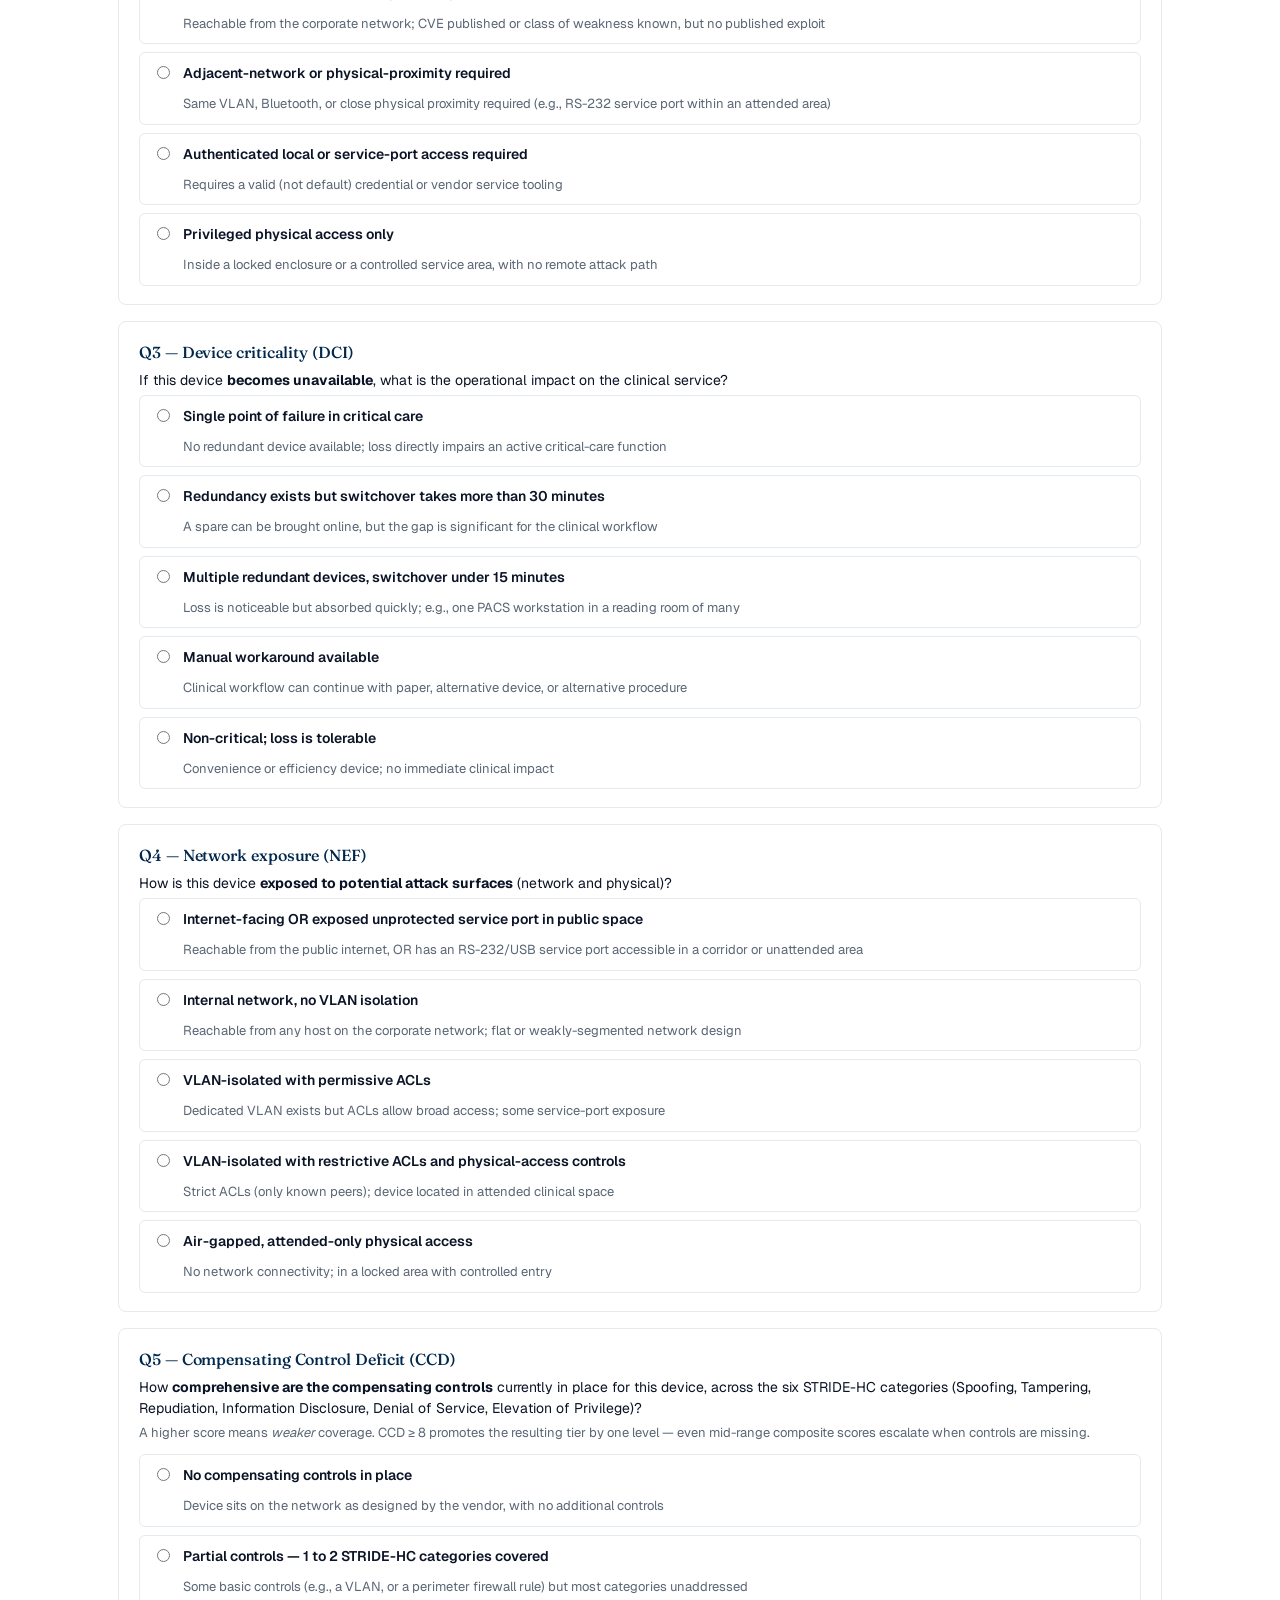
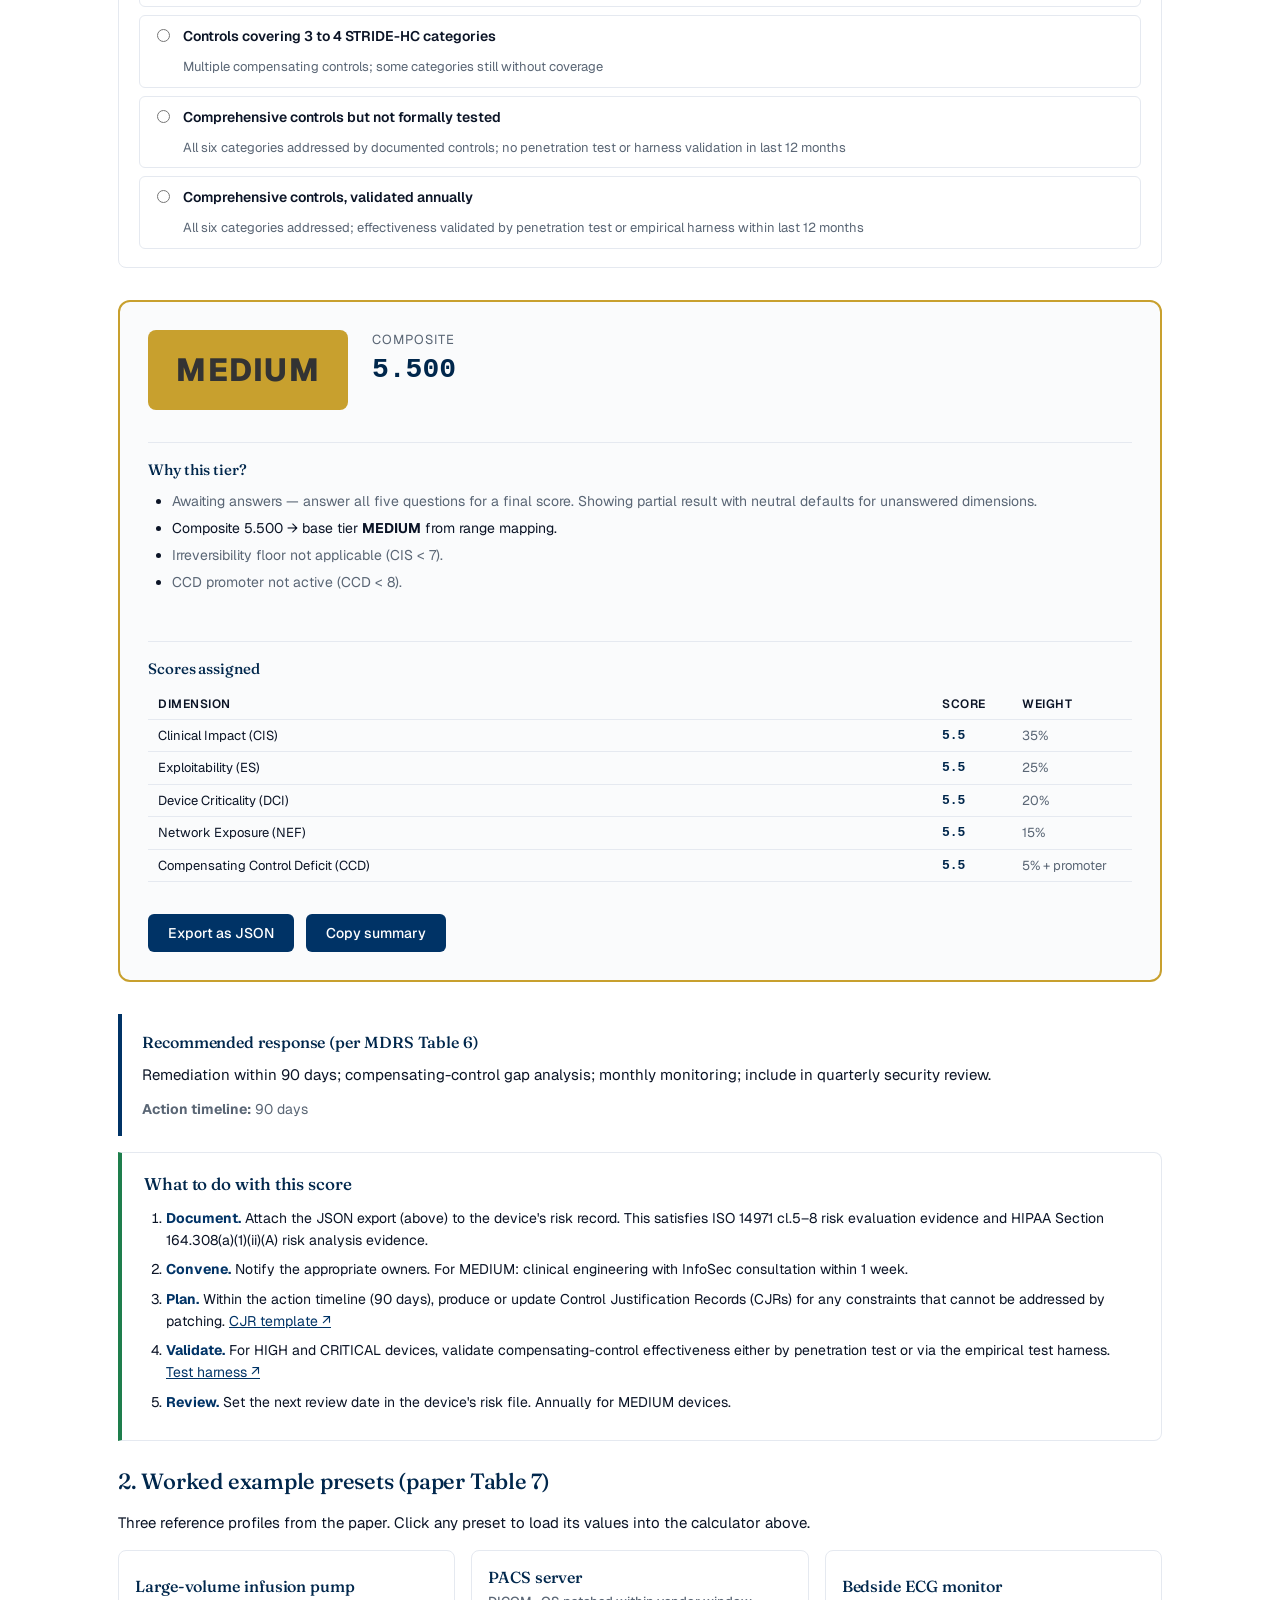
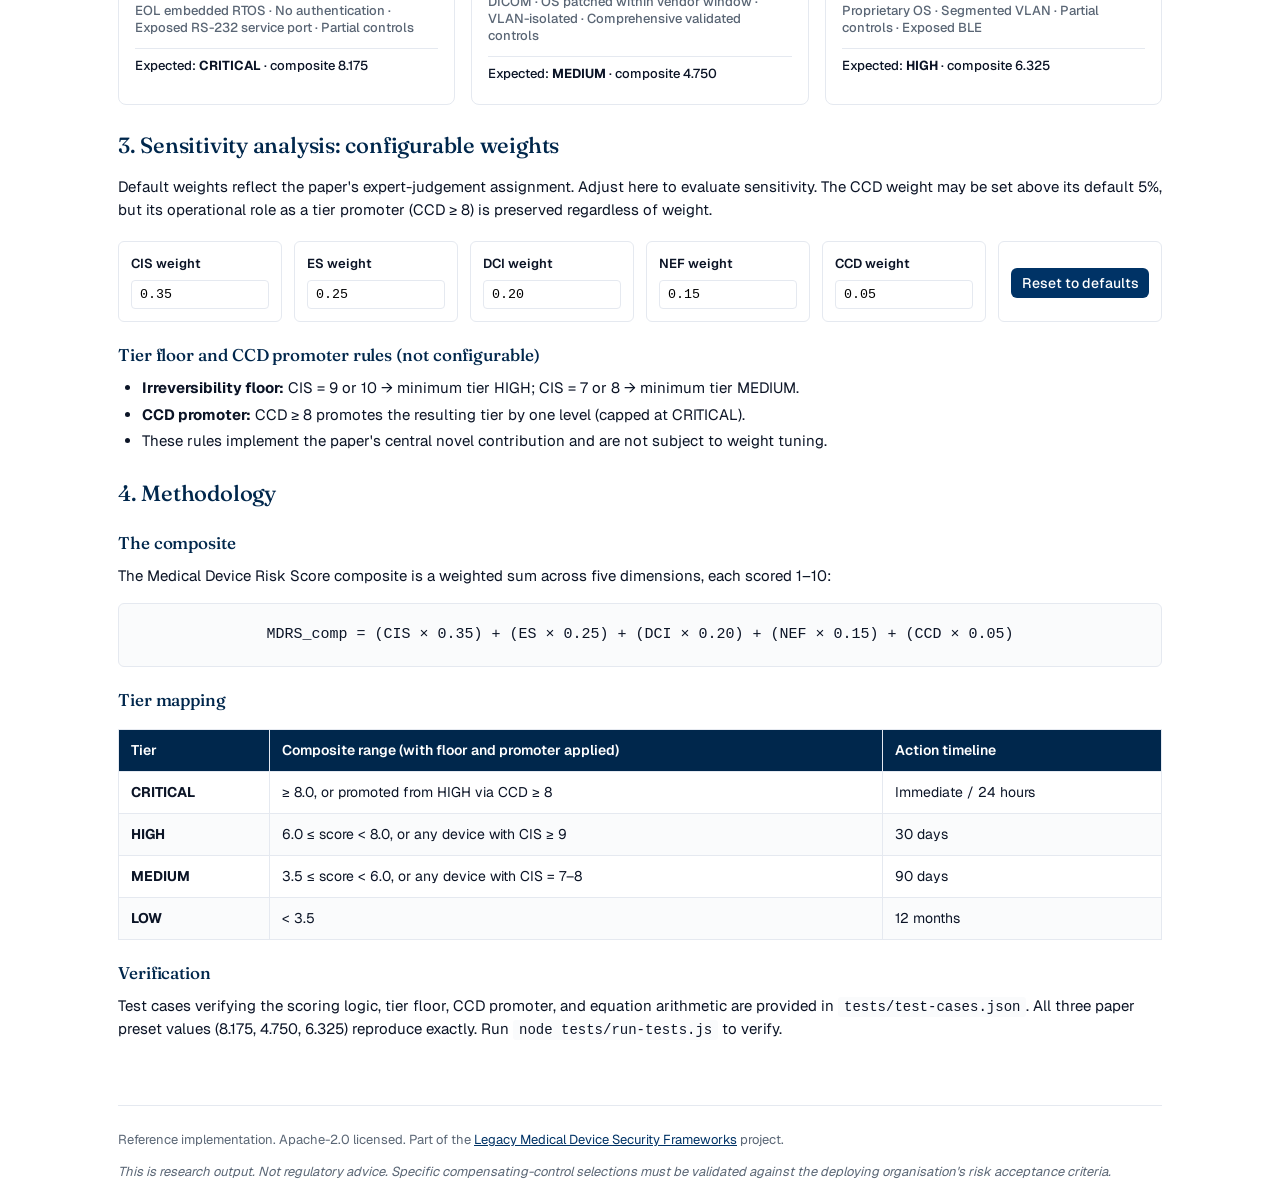
==== commit 27da8322: "Replace section-sign character (§) with plain 'Section' everywhere" ====
--- a/mdrs-calculator/index.html
+++ b/mdrs-calculator/index.html
@@ -5,14 +5,24 @@
 <meta name="viewport" content="width=device-width, initial-scale=1.0">
 <title>MDRS Calculator — Medical Device Risk Score</title>
 <meta name="description" content="Reference implementation of the Medical Device Risk Score with irreversibility-driven tier floor and CCD promoter.">
+<meta property="og:type" content="website">
+<meta property="og:title" content="MDRS Calculator — Medical Device Risk Score">
+<meta property="og:description" content="Score a legacy medical device across five dimensions (CIS, ES, DCI, NEF, CCD). Reproduces paper Section 5 exactly. No install.">
+<meta property="og:url" content="https://analyst133.github.io/legacy-medical-device-security-frameworks/mdrs-calculator/">
+<meta property="og:image" content="https://analyst133.github.io/legacy-medical-device-security-frameworks/favicon.svg">
+<meta name="twitter:card" content="summary">
+<meta name="twitter:title" content="MDRS Calculator">
+<meta name="twitter:description" content="Score a legacy medical device across five dimensions. Reproduces paper Section 5 exactly. No install.">
+<link rel="icon" type="image/svg+xml" href="../favicon.svg">
 <link rel="stylesheet" href="styles.css">
 </head>
 <body>
+<a class="skip-link" href="#main">Skip to main content</a>
 
 <header>
   <div class="container">
     <div class="brand-mark">
-      <span class="logo" aria-hidden="true"></span>
+      <span class="logo" role="img" aria-label="Legacy Medical Device Security Frameworks logo"></span>
       <div class="meta">
         <h1>MDRS Calculator</h1>
         <p class="subtitle">Medical Device Risk Score · Reference Implementation</p>
@@ -33,7 +43,7 @@
   </div>
 </header>
 
-<main class="container">
+<main id="main" class="container">
 
   <section id="how-to-use" class="intro-section">
     <h2>How to use this tool</h2>
@@ -353,7 +363,7 @@
     <div class="next-steps">
       <h3>What to do with this score</h3>
       <ol>
-        <li><strong>Document.</strong> Attach the JSON export (above) to the device's risk record. This satisfies ISO 14971 cl.5–8 risk evaluation evidence and HIPAA §164.308(a)(1)(ii)(A) risk analysis evidence.</li>
+        <li><strong>Document.</strong> Attach the JSON export (above) to the device's risk record. This satisfies ISO 14971 cl.5–8 risk evaluation evidence and HIPAA Section 164.308(a)(1)(ii)(A) risk analysis evidence.</li>
         <li><strong>Convene.</strong> Notify the appropriate owners. <span id="next-owners">For CRITICAL: CISO + CMO + clinical engineering director within 24 hours.</span></li>
         <li><strong>Plan.</strong> Within the action timeline (<span id="next-timeline-inline">24 hours</span>), produce or update Control Justification Records (CJRs) for any constraints that cannot be addressed by patching. <a href="https://github.com/analyst133/legacy-medical-device-security-frameworks/tree/main/cjr-templates" target="_blank" rel="noopener">CJR template ↗</a></li>
         <li><strong>Validate.</strong> For HIGH and CRITICAL devices, validate compensating-control effectiveness either by penetration test or via the empirical test harness. <a href="https://github.com/analyst133/legacy-medical-device-security-frameworks/tree/main/test-harness" target="_blank" rel="noopener">Test harness ↗</a></li>
--- a/mdrs-calculator/styles.css
+++ b/mdrs-calculator/styles.css
@@ -37,6 +37,45 @@
 }
 
 html, body { margin: 0; background: var(--bg); color: var(--ink); }
+
+/* Skip-to-main-content link (WCAG 2.1 SC 2.4.1 Bypass Blocks).
+   Visually hidden until it receives keyboard focus, then slides down
+   into view so the first Tab press exposes it. */
+.skip-link {
+  position: absolute;
+  top: -100px;
+  left: 8px;
+  background: var(--blue);
+  color: #ffffff;
+  padding: 10px 14px;
+  border-radius: 4px;
+  text-decoration: none;
+  font-weight: 600;
+  font-family: 'Geist', system-ui, sans-serif;
+  z-index: 1000;
+  transition: top 0.15s;
+}
+.skip-link:focus {
+  top: 8px;
+  outline: 3px solid var(--maize);
+  outline-offset: 2px;
+}
+
+/* Global keyboard-focus indicator (WCAG 2.4.7 Focus Visible).
+   Uses :focus-visible so the outline only appears for keyboard / assistive
+   navigation — mouse clicks don't trigger it, avoiding visual noise for
+   sighted-mouse users while remaining clearly discoverable for keyboard
+   users. Maize matches the brand accent. */
+:focus-visible {
+  outline: 3px solid var(--maize);
+  outline-offset: 2px;
+  border-radius: 2px;
+}
+/* Suppress the default browser outline on plain :focus so we don't stack
+   with the :focus-visible outline on browsers that support both. */
+:focus:not(:focus-visible) {
+  outline: none;
+}
 body {
   font-family: 'Geist', system-ui, -apple-system, sans-serif;
   font-size: 15px;
@@ -824,3 +863,156 @@
     justify-self: center;
   }
 }
+
+/* -------------------------------------------------------------------------
+   Print stylesheet
+   -------------------------------------------------------------------------
+   Clinical engineers and risk managers periodically print MDRS results to
+   attach to paper risk files (ISO 14971 documentation, HIPAA Section 164.316(b)(2)
+   time-limited records, vendor advisories filed with the device history
+   record). The screen aesthetic — dark navy header, Maize accents, chip UI —
+   wastes ink and adds visual noise. This block strips the page back to a
+   clean printable record while preserving all the substantive content
+   (dimension scores, composite, tier, action guidance, why-this-tier
+   explainer, methodology cross-reference).
+   ------------------------------------------------------------------------- */
+@media print {
+  /* Neutralise the brand palette for ink economy */
+  html, body {
+    background: #ffffff !important;
+    color: #000000 !important;
+  }
+
+  /* Drop chrome that doesn't belong on paper */
+  header nav,
+  .mode-toggle,
+  .actions,
+  .brand-mark .logo,
+  #copy-summary,
+  #export-json {
+    display: none !important;
+  }
+
+  /* Compact header — keep the title and subtitle for identification */
+  header {
+    background: #ffffff !important;
+    border-bottom: 2px solid #000000 !important;
+    color: #000000 !important;
+    padding: 0 0 8pt !important;
+    margin-bottom: 12pt !important;
+    box-shadow: none !important;
+  }
+  header h1 {
+    color: #000000 !important;
+    font-size: 18pt !important;
+  }
+  header .subtitle {
+    color: #444444 !important;
+    font-size: 9pt !important;
+  }
+  .brand-mark {
+    margin-bottom: 6pt !important;
+  }
+
+  /* Body typography — serif reads better on paper */
+  body {
+    font-family: Georgia, "Times New Roman", serif !important;
+    font-size: 11pt !important;
+    line-height: 1.4 !important;
+  }
+  .container {
+    max-width: 100% !important;
+    padding: 0 !important;
+  }
+
+  /* Headings — solid black, no accent underscores */
+  h2, h3, h4 {
+    color: #000000 !important;
+    page-break-after: avoid;
+  }
+  h2 { font-size: 14pt !important; margin-top: 12pt !important; }
+  h3 { font-size: 12pt !important; }
+
+  /* Sections — no forced page break, but avoid orphans */
+  section {
+    page-break-inside: avoid;
+    margin-bottom: 12pt !important;
+  }
+
+  /* Dimension cards — collapse the grid to a linear list on paper */
+  .grid {
+    display: block !important;
+  }
+  .dimension {
+    background: #ffffff !important;
+    border: 1pt solid #000000 !important;
+    border-radius: 0 !important;
+    padding: 6pt 8pt !important;
+    margin-bottom: 6pt !important;
+    page-break-inside: avoid;
+  }
+  .dimension output {
+    color: #000000 !important;
+    font-weight: 700 !important;
+  }
+  .dimension input[type="range"] {
+    display: none !important;  /* the numeric output is enough on paper */
+  }
+
+  /* Result card — clean bordered block, no gradient, no colour */
+  .result-card {
+    background: #ffffff !important;
+    border: 2pt solid #000000 !important;
+    border-radius: 0 !important;
+    padding: 10pt !important;
+    margin: 12pt 0 !important;
+    page-break-inside: avoid;
+  }
+  .result-tier {
+    background: #ffffff !important;
+    color: #000000 !important;
+    border: 2pt solid #000000 !important;
+    font-size: 20pt !important;
+    padding: 8pt 16pt !important;
+    letter-spacing: 1pt !important;
+  }
+
+  /* Tier badges — draw with border only, since colour won't reliably print */
+  .result-card.tier-CRITICAL .result-tier,
+  .result-card.tier-HIGH .result-tier,
+  .result-card.tier-MEDIUM .result-tier,
+  .result-card.tier-LOW .result-tier {
+    background: #ffffff !important;
+    color: #000000 !important;
+  }
+  .result-card.tier-CRITICAL { border-color: #000000 !important; border-width: 3pt !important; }
+
+  /* Links — show the URL after the link text for offline readers */
+  a[href^="http"]::after,
+  a[href^="https"]::after {
+    content: " (" attr(href) ")";
+    font-size: 9pt;
+    color: #444444;
+  }
+  /* But not for anchor / same-page links */
+  a[href^="#"]::after {
+    content: "";
+  }
+
+  /* Force a page break before the methodology reference so it lands on its own page */
+  #methodology, #weights {
+    page-break-before: auto;
+  }
+
+  /* Footer stamp so the print is self-identifying */
+  main::after {
+    content: "MDRS Calculator · https://analyst133.github.io/legacy-medical-device-security-frameworks/mdrs-calculator/ · doi:10.30574/ijsra.2026.19.2.1164";
+    display: block;
+    margin-top: 24pt;
+    padding-top: 8pt;
+    border-top: 1pt solid #666666;
+    font-size: 8pt;
+    color: #444444;
+    font-style: italic;
+  }
+}
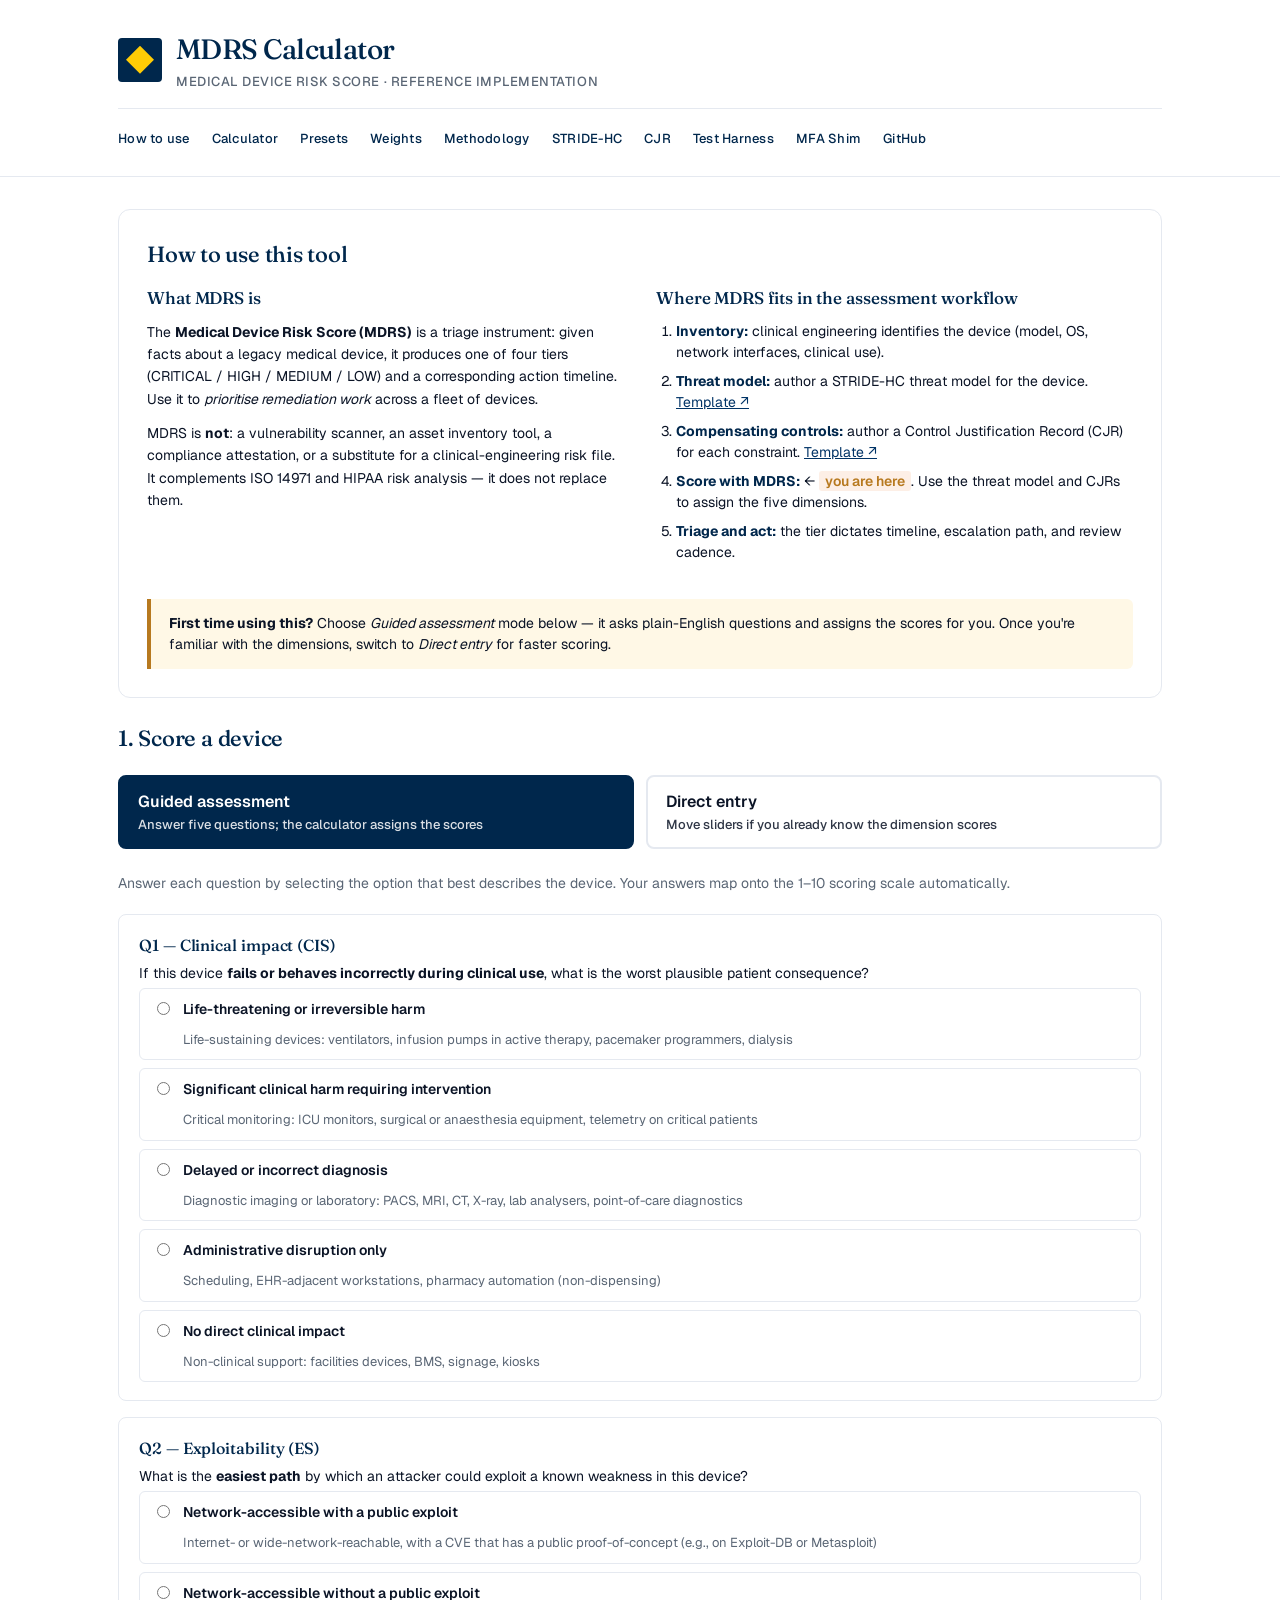
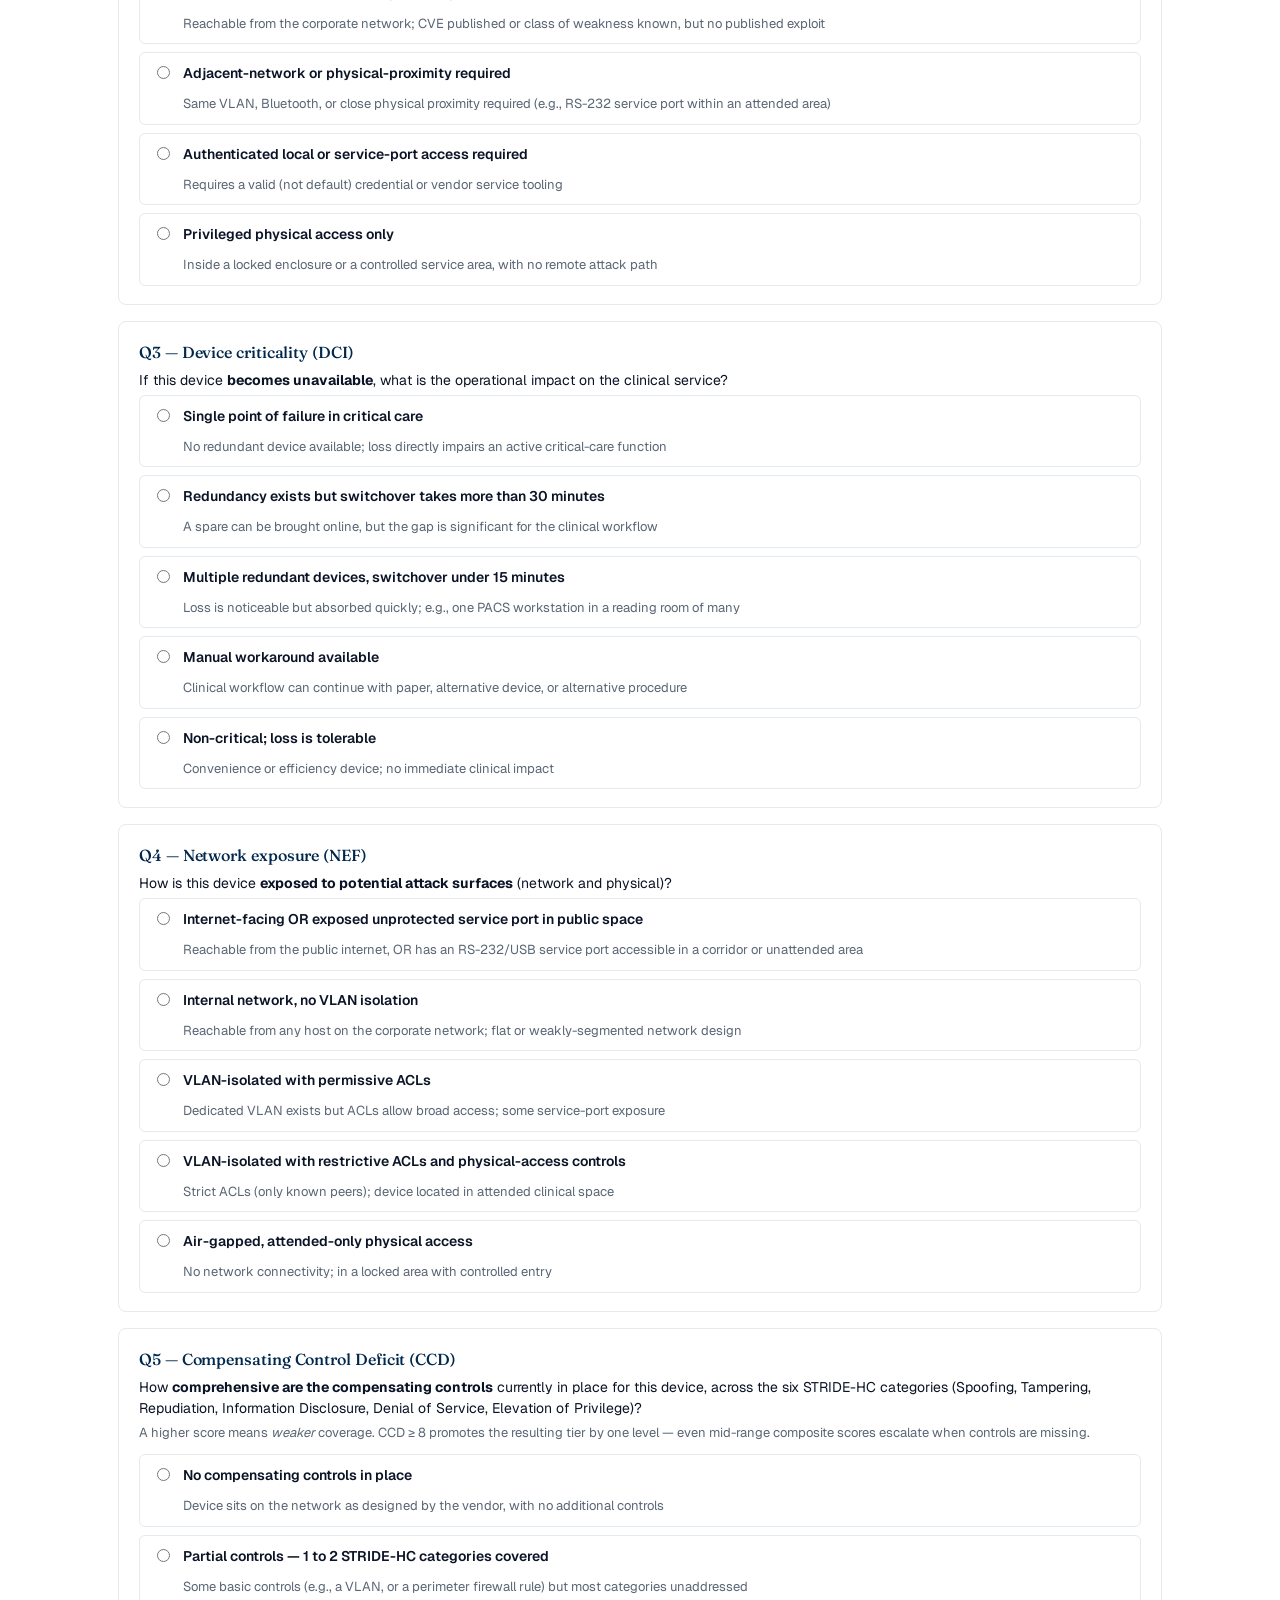
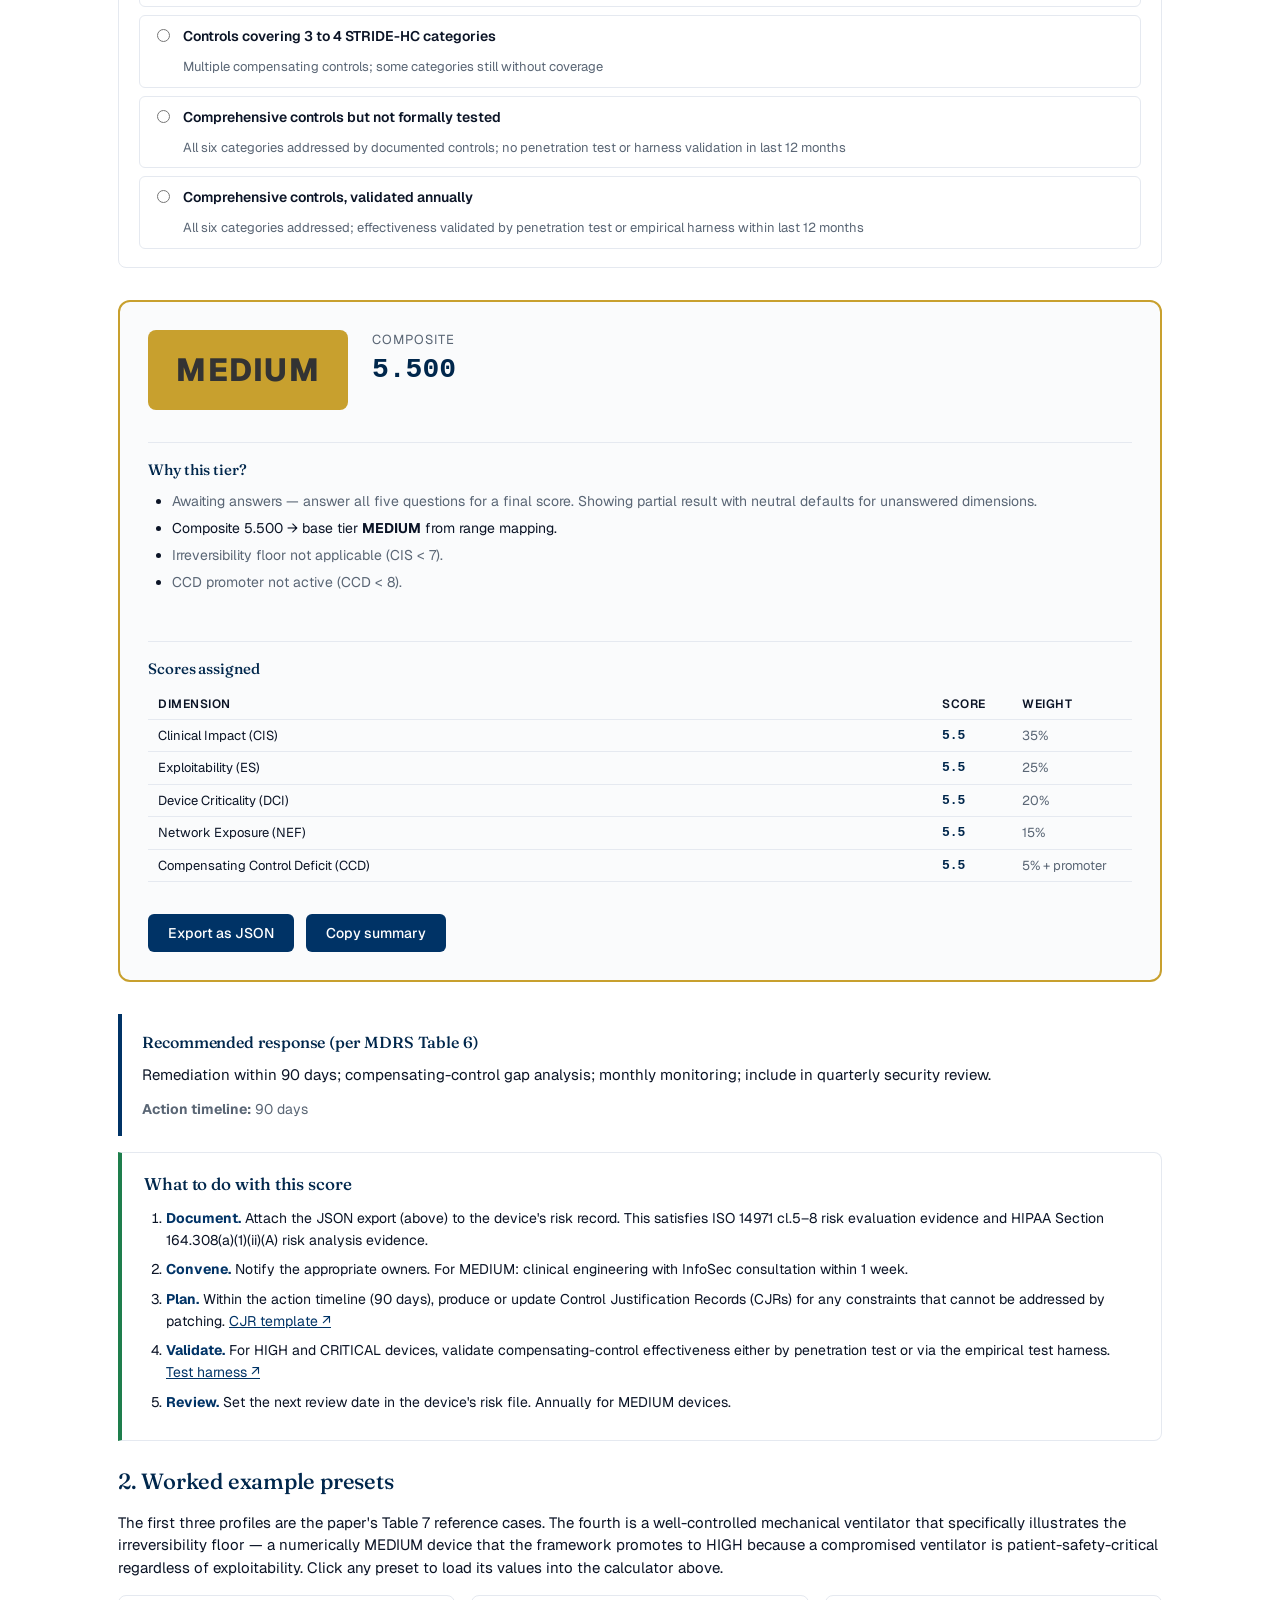
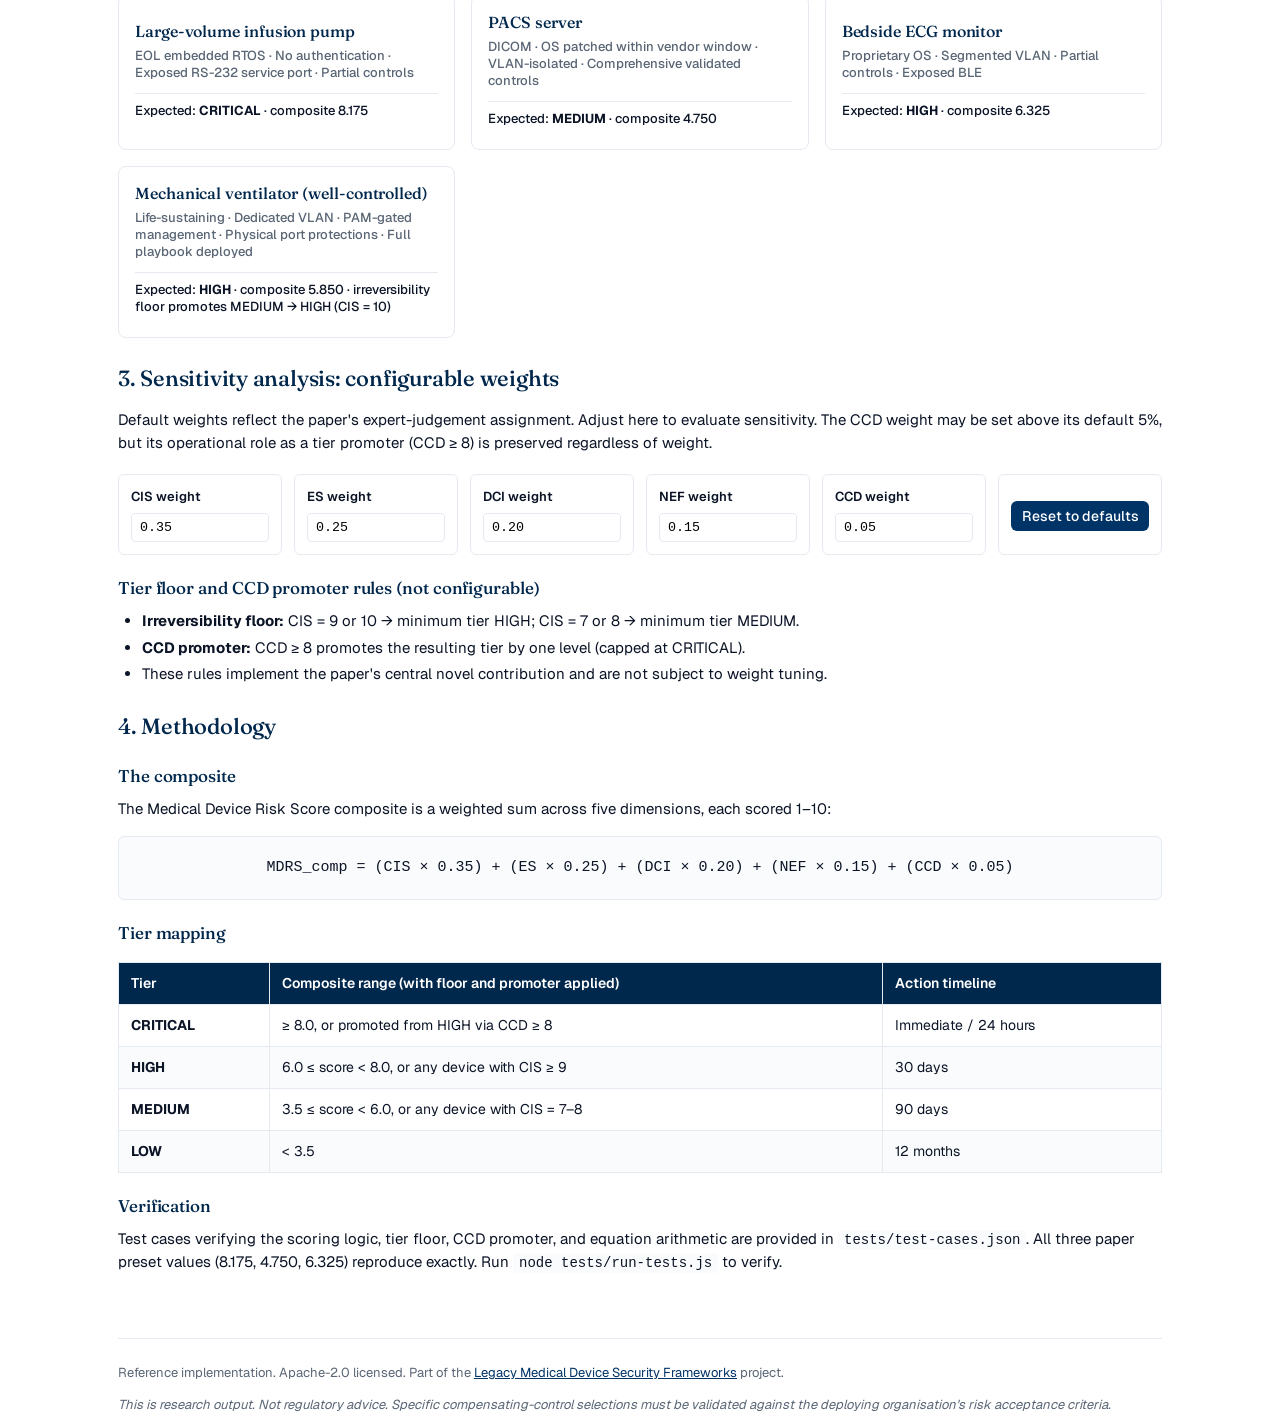
==== commit 63d2c9ec: "Add mechanical ventilator preset to MDRS calculator Adds a fourth preset — a well-controlled ventila" ====
--- a/mdrs-calculator/index.html
+++ b/mdrs-calculator/index.html
@@ -374,8 +374,8 @@
   </section>
 
   <section id="presets">
-    <h2>2. Worked example presets (paper Table 7)</h2>
-    <p>Three reference profiles from the paper. Click any preset to load its values into the calculator above.</p>
+    <h2>2. Worked example presets</h2>
+    <p>The first three profiles are the paper's Table 7 reference cases. The fourth is a well-controlled mechanical ventilator that specifically illustrates the irreversibility floor — a numerically MEDIUM device that the framework promotes to HIGH because a compromised ventilator is patient-safety-critical regardless of exploitability. Click any preset to load its values into the calculator above.</p>
 
     <div class="preset-grid">
       <button class="preset" data-cis="9.0" data-es="7.5" data-dci="8.0" data-nef="8.0" data-ccd="7.0">
@@ -394,6 +394,12 @@
         <h3>Bedside ECG monitor</h3>
         <p>Proprietary OS · Segmented VLAN · Partial controls · Exposed BLE</p>
         <p class="expected">Expected: <strong>HIGH</strong> · composite 6.325</p>
+      </button>
+
+      <button class="preset" data-cis="10.0" data-es="3.0" data-dci="5.0" data-nef="3.0" data-ccd="3.0">
+        <h3>Mechanical ventilator (well-controlled)</h3>
+        <p>Life-sustaining · Dedicated VLAN · PAM-gated management · Physical port protections · Full playbook deployed</p>
+        <p class="expected">Expected: <strong>HIGH</strong> · composite 5.850 · irreversibility floor promotes MEDIUM → HIGH (CIS = 10)</p>
       </button>
     </div>
   </section>
